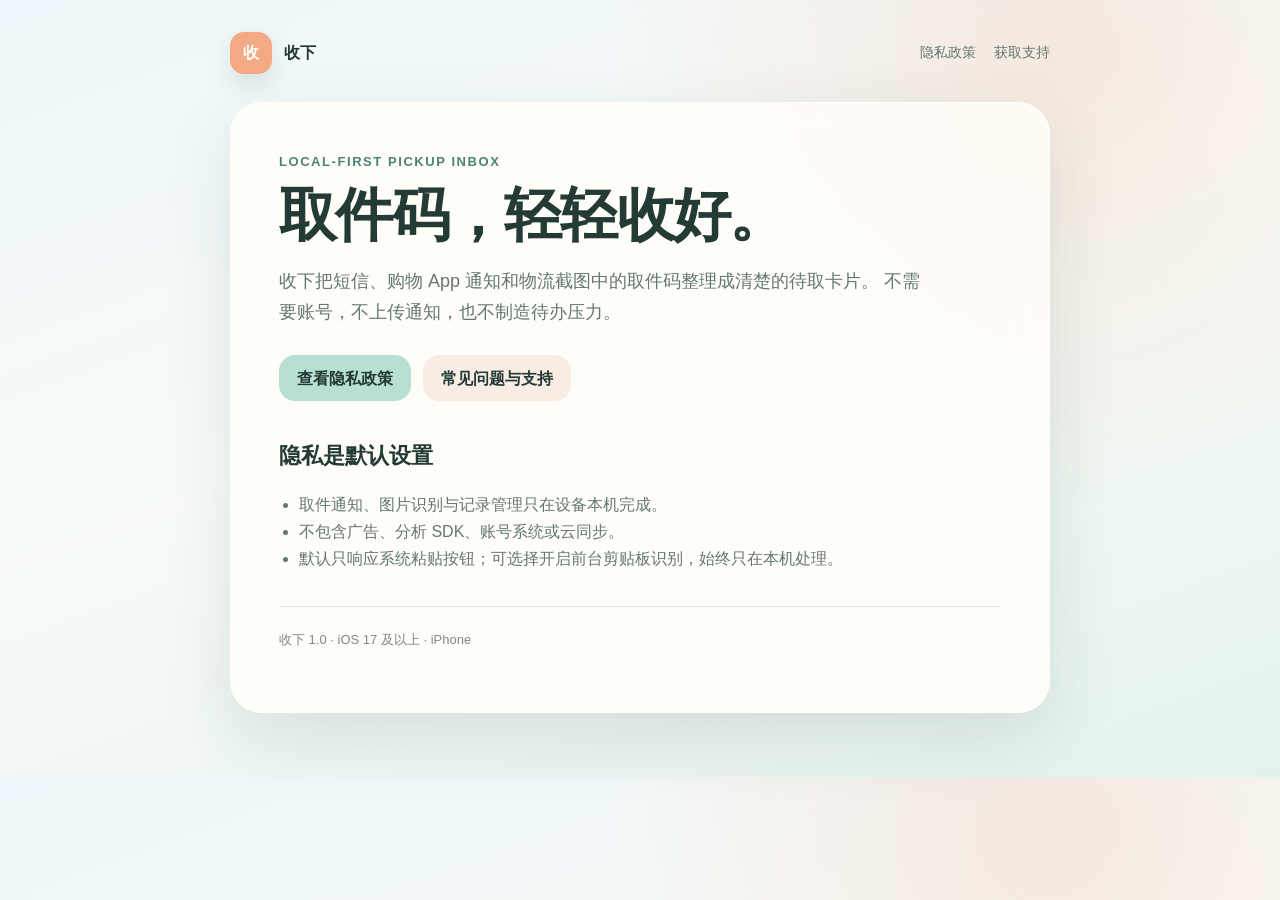
==== docs/index.html @ 5419231c "feat: prepare Shouxia 1.2 device acceptance" ====
<!doctype html>
<html lang="zh-Hans">
  <head>
    <meta charset="utf-8">
    <meta name="viewport" content="width=device-width, initial-scale=1">
    <meta name="description" content="收下是一款本地优先的极简 iPhone 取件码助手。">
    <title>收下 · 极简取件码助手</title>
    <link rel="icon" href="./assets/app-icon.png">
    <link rel="stylesheet" href="./assets/site.css">
  </head>
  <body>
    <main class="shell">
      <nav class="nav" aria-label="主导航">
        <a class="brand" href="./"><span class="mark">收</span><span>收下</span></a>
        <div class="links">
          <a href="./privacy/">隐私政策</a>
          <a href="./support/">获取支持</a>
        </div>
      </nav>

      <article class="card">
        <p class="eyebrow">Local-first pickup inbox</p>
        <h1>取件码，轻轻收好。</h1>
        <p class="lead">
          收下把短信、购物 App 通知和物流截图中的取件码整理成清楚的待取卡片。
          不需要账号，不上传通知，也不制造待办压力。
        </p>

        <div class="actions">
          <a class="button" href="./privacy/">查看隐私政策</a>
          <a class="button secondary" href="./support/">常见问题与支持</a>
        </div>

        <h2>隐私是默认设置</h2>
        <ul>
          <li>取件通知、图片识别与记录管理只在设备本机完成。</li>
          <li>不包含广告、分析 SDK、账号系统或云同步。</li>
          <li>默认只响应系统粘贴按钮；可选择开启前台剪贴板识别，始终只在本机处理。</li>
        </ul>

        <p class="meta">收下 1.0 · iOS 17 及以上 · iPhone</p>
      </article>
    </main>
  </body>
</html>
---- docs/assets/site.css ----
:root {
  color-scheme: light;
  --ink: #233a35;
  --muted: #637872;
  --paper: #fffdf8;
  --sky: #eef7fb;
  --mint: #b8dfd4;
  --mint-strong: #75b7a5;
  --apricot: #f3aa84;
  --line: #dce8e3;
}

* {
  box-sizing: border-box;
}

body {
  margin: 0;
  color: var(--ink);
  background:
    radial-gradient(circle at 82% 8%, rgba(243, 170, 132, 0.22), transparent 28rem),
    linear-gradient(160deg, var(--sky), #f8fbf8 46%, #e4f2ed);
  font-family: -apple-system, BlinkMacSystemFont, "PingFang SC", "Helvetica Neue", sans-serif;
  line-height: 1.7;
}

a {
  color: #376f63;
}

.shell {
  width: min(820px, calc(100% - 32px));
  margin: 0 auto;
  padding: 32px 0 64px;
}

.nav {
  display: flex;
  align-items: center;
  justify-content: space-between;
  gap: 20px;
  margin-bottom: 28px;
}

.brand {
  display: inline-flex;
  align-items: center;
  gap: 12px;
  color: var(--ink);
  font-weight: 700;
  text-decoration: none;
}

.mark {
  display: grid;
  width: 42px;
  height: 42px;
  place-items: center;
  border-radius: 14px;
  background: var(--apricot);
  color: var(--paper);
  box-shadow: 0 10px 24px rgba(35, 58, 53, 0.12);
}

.links {
  display: flex;
  gap: 18px;
}

.links a {
  color: var(--muted);
  font-size: 14px;
  text-decoration: none;
}

.card {
  padding: clamp(24px, 5vw, 48px);
  border: 1px solid rgba(255, 255, 255, 0.86);
  border-radius: 32px;
  background: rgba(255, 253, 248, 0.93);
  box-shadow: 0 24px 70px rgba(35, 58, 53, 0.12);
  backdrop-filter: blur(16px);
}

.eyebrow {
  margin: 0 0 10px;
  color: #4b8376;
  font-size: 13px;
  font-weight: 700;
  letter-spacing: 0.12em;
  text-transform: uppercase;
}

h1 {
  margin: 0 0 14px;
  font-size: clamp(36px, 8vw, 58px);
  line-height: 1.12;
  letter-spacing: -0.03em;
}

h2 {
  margin: 36px 0 10px;
  font-size: 22px;
}

h3 {
  margin: 26px 0 6px;
  font-size: 17px;
}

p,
li {
  color: var(--muted);
}

ul {
  padding-left: 1.25em;
}

.lead {
  max-width: 36em;
  font-size: 18px;
}

.actions {
  display: flex;
  flex-wrap: wrap;
  gap: 12px;
  margin-top: 28px;
}

.button {
  display: inline-flex;
  min-height: 46px;
  align-items: center;
  padding: 0 18px;
  border-radius: 16px;
  background: var(--mint);
  color: var(--ink);
  font-weight: 700;
  text-decoration: none;
}

.button.secondary {
  background: #f8ece5;
}

.meta {
  margin-top: 34px;
  padding-top: 22px;
  border-top: 1px solid var(--line);
  color: #7b8c87;
  font-size: 13px;
}

@media (max-width: 560px) {
  .nav {
    align-items: flex-start;
  }

  .links {
    flex-direction: column;
    gap: 4px;
    text-align: right;
  }

  .card {
    border-radius: 26px;
  }
}
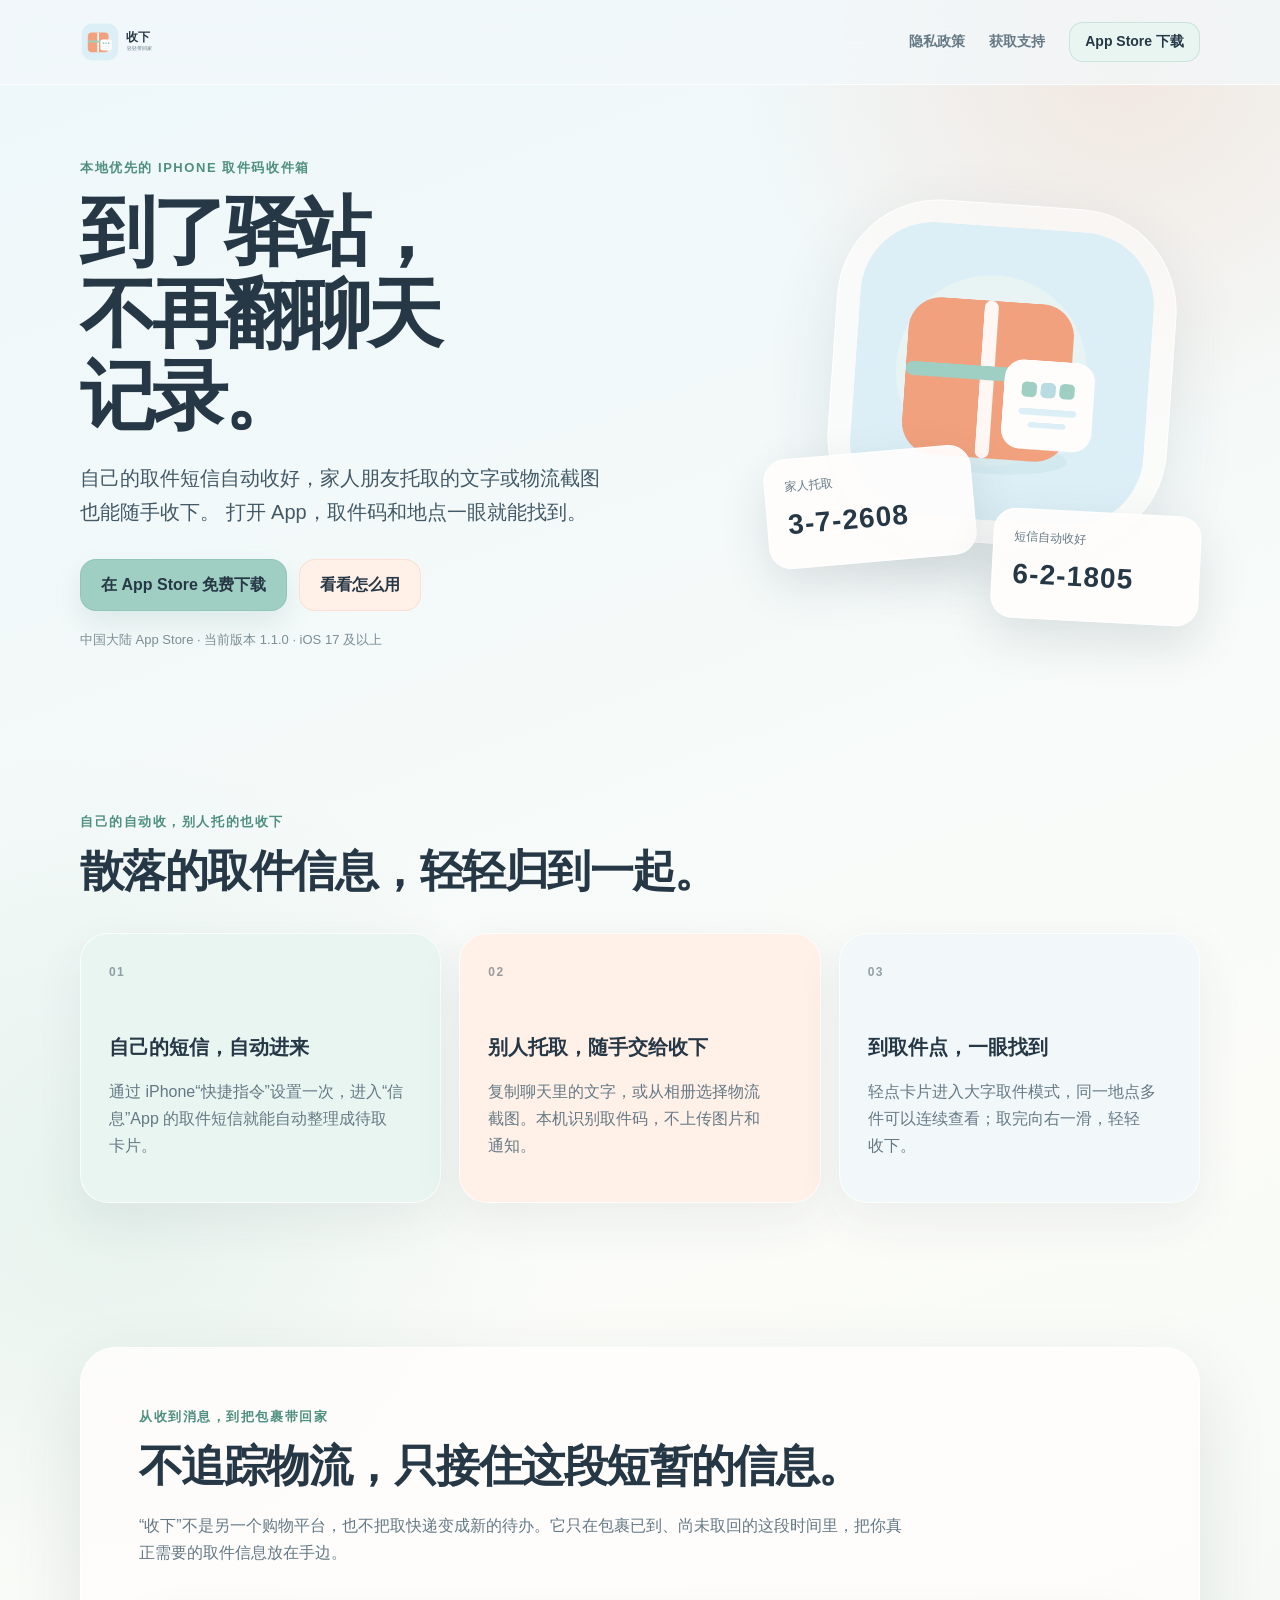
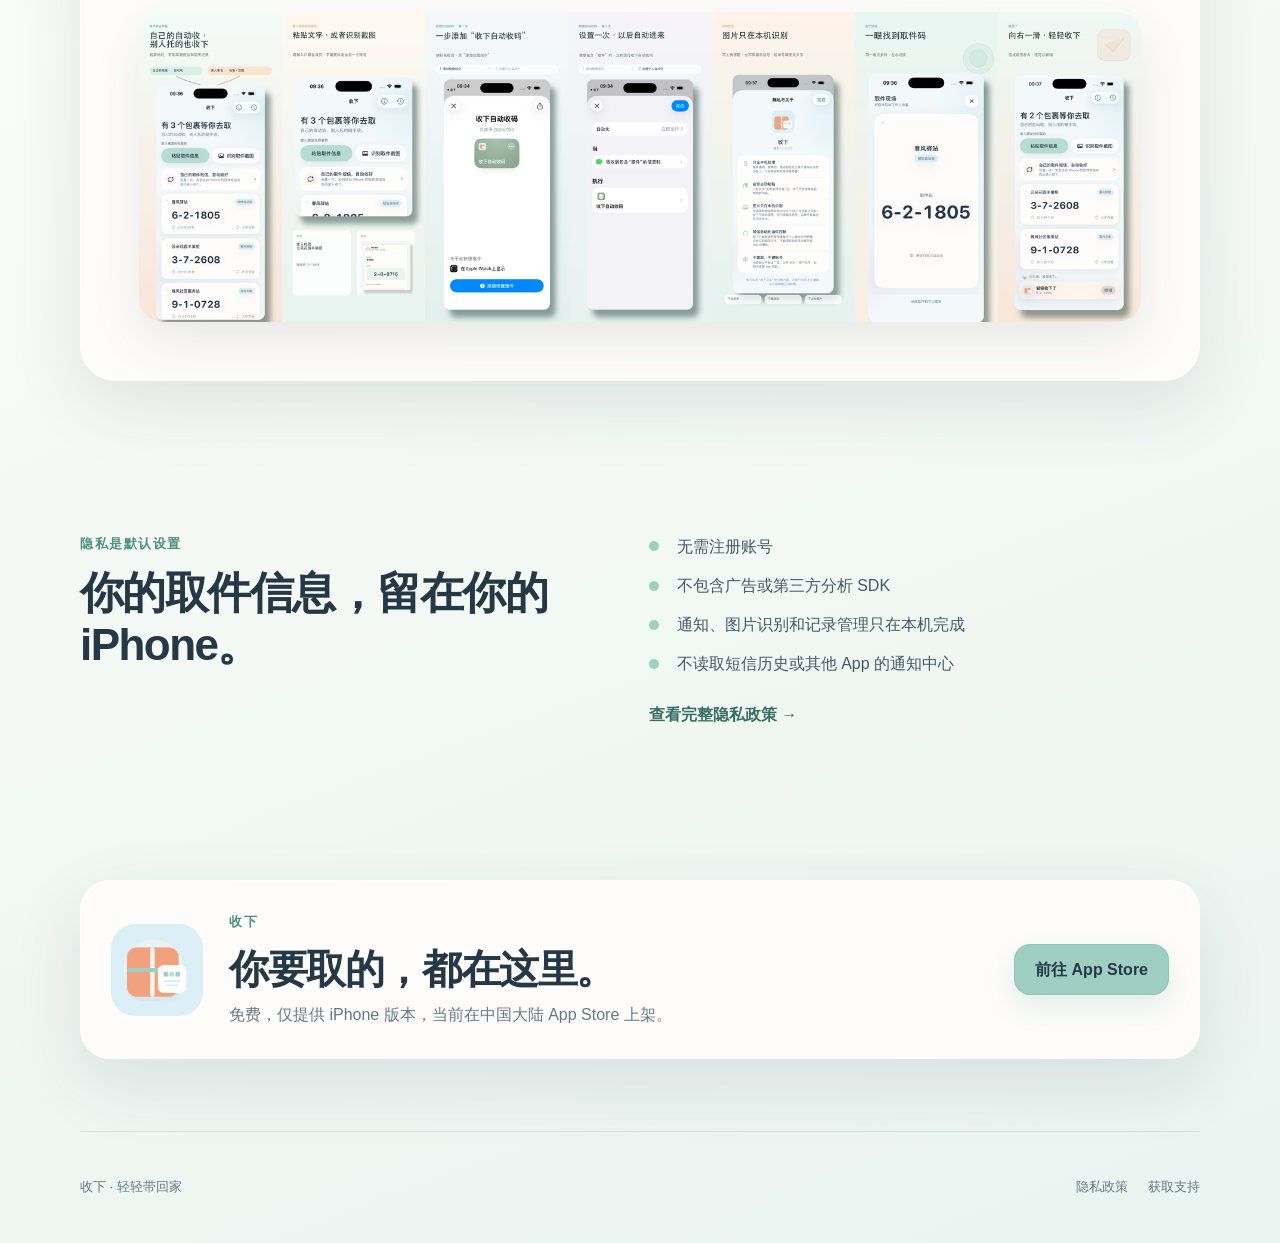
==== commit 74bffab9: "feat: refresh Shouxia public website" ====
--- a/docs/index.html
+++ b/docs/index.html
@@ -3,43 +3,128 @@
   <head>
     <meta charset="utf-8">
     <meta name="viewport" content="width=device-width, initial-scale=1">
-    <meta name="description" content="收下是一款本地优先的极简 iPhone 取件码助手。">
-    <title>收下 · 极简取件码助手</title>
+    <meta name="description" content="收下是一款给实际去取快递的人使用的本地优先 iPhone 取件码收件箱。自己的短信自动收好，别人托取的文字或截图也能随手收下。">
+    <meta name="theme-color" content="#eef7fb">
+    <meta property="og:type" content="website">
+    <meta property="og:title" content="收下 · 你要取的，都在这里">
+    <meta property="og:description" content="到了驿站，不再翻短信、聊天记录和相册找取件码。">
+    <meta property="og:image" content="https://xiaomao361.github.io/shouxia/assets/app-icon.png">
+    <meta property="og:url" content="https://xiaomao361.github.io/shouxia/">
+    <title>收下 · 你要取的，都在这里</title>
     <link rel="icon" href="./assets/app-icon.png">
+    <link rel="apple-touch-icon" href="./assets/app-icon.png">
     <link rel="stylesheet" href="./assets/site.css">
   </head>
   <body>
-    <main class="shell">
-      <nav class="nav" aria-label="主导航">
-        <a class="brand" href="./"><span class="mark">收</span><span>收下</span></a>
+    <header class="site-header">
+      <nav class="nav shell" aria-label="主导航">
+        <a class="brand" href="./" aria-label="收下首页" aria-current="page">
+          <img src="./brand/shouxia-logo.svg" alt="收下 · 轻轻带回家">
+        </a>
         <div class="links">
           <a href="./privacy/">隐私政策</a>
           <a href="./support/">获取支持</a>
+          <a class="nav-download" href="https://apps.apple.com/cn/app/id6795735956">App Store 下载</a>
         </div>
       </nav>
+    </header>
 
-      <article class="card">
-        <p class="eyebrow">Local-first pickup inbox</p>
-        <h1>取件码，轻轻收好。</h1>
-        <p class="lead">
-          收下把短信、购物 App 通知和物流截图中的取件码整理成清楚的待取卡片。
-          不需要账号，不上传通知，也不制造待办压力。
-        </p>
-
-        <div class="actions">
-          <a class="button" href="./privacy/">查看隐私政策</a>
-          <a class="button secondary" href="./support/">常见问题与支持</a>
+    <main>
+      <section class="hero shell">
+        <div class="hero-copy">
+          <p class="eyebrow">本地优先的 iPhone 取件码收件箱</p>
+          <h1>到了驿站，<br>不再翻聊天记录。</h1>
+          <p class="lead">
+            自己的取件短信自动收好，家人朋友托取的文字或物流截图也能随手收下。
+            打开 App，取件码和地点一眼就能找到。
+          </p>
+          <div class="actions">
+            <a class="button" href="https://apps.apple.com/cn/app/id6795735956">在 App Store 免费下载</a>
+            <a class="button secondary" href="#how-it-works">看看怎么用</a>
+          </div>
+          <p class="availability">中国大陆 App Store · 当前版本 1.1.0 · iOS 17 及以上</p>
         </div>
 
-        <h2>隐私是默认设置</h2>
-        <ul>
-          <li>取件通知、图片识别与记录管理只在设备本机完成。</li>
-          <li>不包含广告、分析 SDK、账号系统或云同步。</li>
-          <li>默认只响应系统粘贴按钮；可选择开启前台剪贴板识别，始终只在本机处理。</li>
+        <div class="hero-art" aria-label="收下 App 图标与产品理念">
+          <div class="icon-card">
+            <img src="./assets/app-icon.png" alt="收下 App 图标">
+          </div>
+          <div class="pickup-note note-one">
+            <span>家人托取</span>
+            <strong>3-7-2608</strong>
+          </div>
+          <div class="pickup-note note-two">
+            <span>短信自动收好</span>
+            <strong>6-2-1805</strong>
+          </div>
+        </div>
+      </section>
+
+      <section class="section shell" id="how-it-works">
+        <div class="section-heading">
+          <p class="eyebrow">自己的自动收，别人托的也收下</p>
+          <h2>散落的取件信息，轻轻归到一起。</h2>
+        </div>
+
+        <div class="feature-grid">
+          <article class="feature-card mint-card">
+            <span class="feature-number">01</span>
+            <h3>自己的短信，自动进来</h3>
+            <p>通过 iPhone“快捷指令”设置一次，进入“信息”App 的取件短信就能自动整理成待取卡片。</p>
+          </article>
+          <article class="feature-card apricot-card">
+            <span class="feature-number">02</span>
+            <h3>别人托取，随手交给收下</h3>
+            <p>复制聊天里的文字，或从相册选择物流截图。本机识别取件码，不上传图片和通知。</p>
+          </article>
+          <article class="feature-card sky-card">
+            <span class="feature-number">03</span>
+            <h3>到取件点，一眼找到</h3>
+            <p>轻点卡片进入大字取件模式，同一地点多件可以连续查看；取完向右一滑，轻轻收下。</p>
+          </article>
+        </div>
+      </section>
+
+      <section class="showcase shell" aria-labelledby="showcase-title">
+        <div class="showcase-copy">
+          <p class="eyebrow">从收到消息，到把包裹带回家</p>
+          <h2 id="showcase-title">不追踪物流，只接住这段短暂的信息。</h2>
+          <p>“收下”不是另一个购物平台，也不把取快递变成新的待办。它只在包裹已到、尚未取回的这段时间里，把你真正需要的取件信息放在手边。</p>
+        </div>
+        <img class="product-preview" src="./app-store/screenshots/final-7-preview.png" alt="收下的双入口、短信自动化、本机图片识别、大字取件和滑动完成界面">
+      </section>
+
+      <section class="privacy-band shell" aria-labelledby="privacy-title">
+        <div>
+          <p class="eyebrow">隐私是默认设置</p>
+          <h2 id="privacy-title">你的取件信息，留在你的 iPhone。</h2>
+        </div>
+        <ul class="privacy-list">
+          <li>无需注册账号</li>
+          <li>不包含广告或第三方分析 SDK</li>
+          <li>通知、图片识别和记录管理只在本机完成</li>
+          <li>不读取短信历史或其他 App 的通知中心</li>
         </ul>
+        <a class="text-link" href="./privacy/">查看完整隐私政策 →</a>
+      </section>
 
-        <p class="meta">收下 1.0 · iOS 17 及以上 · iPhone</p>
-      </article>
+      <section class="download-card shell">
+        <img src="./assets/app-icon.png" alt="" aria-hidden="true">
+        <div>
+          <p class="eyebrow">收下</p>
+          <h2>你要取的，都在这里。</h2>
+          <p>免费，仅提供 iPhone 版本，当前在中国大陆 App Store 上架。</p>
+        </div>
+        <a class="button" href="https://apps.apple.com/cn/app/id6795735956">前往 App Store</a>
+      </section>
     </main>
+
+    <footer class="site-footer shell">
+      <p>收下 · 轻轻带回家</p>
+      <div>
+        <a href="./privacy/">隐私政策</a>
+        <a href="./support/">获取支持</a>
+      </div>
+    </footer>
   </body>
 </html>
--- a/docs/assets/site.css
+++ b/docs/assets/site.css
@@ -1,111 +1,162 @@
 :root {
   color-scheme: light;
-  --ink: #233a35;
-  --muted: #637872;
-  --paper: #fffdf8;
-  --sky: #eef7fb;
-  --mint: #b8dfd4;
-  --mint-strong: #75b7a5;
-  --apricot: #f3aa84;
-  --line: #dce8e3;
+  --ink: #263746;
+  --ink-soft: #435966;
+  --muted: #657985;
+  --paper: #fffdfc;
+  --paper-soft: rgba(255, 253, 252, 0.88);
+  --sky: #ddeff6;
+  --sky-soft: #f2f8fa;
+  --mint: #9fcfc2;
+  --mint-soft: #e8f5f1;
+  --mint-strong: #4f8f7f;
+  --apricot: #f1a17d;
+  --apricot-soft: #fff0e8;
+  --line: rgba(72, 104, 114, 0.15);
+  --shadow: 0 24px 70px rgba(38, 55, 70, 0.11);
 }
 
 * {
   box-sizing: border-box;
 }
 
+html {
+  scroll-behavior: smooth;
+}
+
 body {
+  min-width: 320px;
   margin: 0;
   color: var(--ink);
   background:
-    radial-gradient(circle at 82% 8%, rgba(243, 170, 132, 0.22), transparent 28rem),
-    linear-gradient(160deg, var(--sky), #f8fbf8 46%, #e4f2ed);
-  font-family: -apple-system, BlinkMacSystemFont, "PingFang SC", "Helvetica Neue", sans-serif;
+    radial-gradient(circle at 88% 2%, rgba(241, 161, 125, 0.2), transparent 24rem),
+    radial-gradient(circle at 8% 42%, rgba(159, 207, 194, 0.2), transparent 28rem),
+    linear-gradient(160deg, #edf7fa 0%, #fbfcf8 47%, #e9f4f0 100%);
+  font-family: -apple-system, BlinkMacSystemFont, "SF Pro Display", "PingFang SC", "Helvetica Neue", sans-serif;
   line-height: 1.7;
+}
+
+img {
+  display: block;
+  max-width: 100%;
 }
 
 a {
   color: #376f63;
+  text-underline-offset: 0.18em;
+}
+
+a:focus-visible,
+summary:focus-visible {
+  outline: 3px solid rgba(79, 143, 127, 0.42);
+  outline-offset: 4px;
 }
 
 .shell {
-  width: min(820px, calc(100% - 32px));
-  margin: 0 auto;
-  padding: 32px 0 64px;
+  width: min(1120px, calc(100% - 40px));
+  margin-inline: auto;
+}
+
+.site-header {
+  position: relative;
+  z-index: 10;
+  border-bottom: 1px solid rgba(255, 255, 255, 0.72);
+  background: rgba(242, 248, 250, 0.76);
+  backdrop-filter: blur(18px);
+  -webkit-backdrop-filter: blur(18px);
 }
 
 .nav {
   display: flex;
+  min-height: 84px;
   align-items: center;
   justify-content: space-between;
-  gap: 20px;
-  margin-bottom: 28px;
+  gap: 28px;
 }
 
 .brand {
   display: inline-flex;
-  align-items: center;
-  gap: 12px;
-  color: var(--ink);
-  font-weight: 700;
+  flex: 0 0 auto;
   text-decoration: none;
 }
 
-.mark {
-  display: grid;
-  width: 42px;
-  height: 42px;
-  place-items: center;
-  border-radius: 14px;
-  background: var(--apricot);
-  color: var(--paper);
-  box-shadow: 0 10px 24px rgba(35, 58, 53, 0.12);
+.brand img {
+  width: 144px;
+  height: 40px;
+  object-fit: contain;
+  object-position: left center;
 }
 
 .links {
   display: flex;
-  gap: 18px;
+  align-items: center;
+  gap: 24px;
 }
 
 .links a {
   color: var(--muted);
   font-size: 14px;
+  font-weight: 600;
   text-decoration: none;
 }
 
-.card {
-  padding: clamp(24px, 5vw, 48px);
-  border: 1px solid rgba(255, 255, 255, 0.86);
-  border-radius: 32px;
-  background: rgba(255, 253, 248, 0.93);
-  box-shadow: 0 24px 70px rgba(35, 58, 53, 0.12);
-  backdrop-filter: blur(16px);
+.links a:hover,
+.links a[aria-current="page"] {
+  color: var(--ink);
+}
+
+.links .nav-download {
+  min-height: 40px;
+  padding: 7px 15px;
+  border: 1px solid rgba(79, 143, 127, 0.18);
+  border-radius: 14px;
+  background: var(--mint-soft);
+  color: var(--ink);
+}
+
+.hero {
+  display: grid;
+  min-height: 620px;
+  grid-template-columns: minmax(0, 1.05fr) minmax(360px, 0.95fr);
+  align-items: center;
+  gap: clamp(40px, 8vw, 96px);
+  padding-block: 72px 88px;
 }
 
 .eyebrow {
-  margin: 0 0 10px;
-  color: #4b8376;
+  margin: 0 0 12px;
+  color: var(--mint-strong);
   font-size: 13px;
-  font-weight: 700;
+  font-weight: 750;
   letter-spacing: 0.12em;
   text-transform: uppercase;
 }
 
+h1,
+h2,
+h3,
+p {
+  text-wrap: pretty;
+}
+
 h1 {
-  margin: 0 0 14px;
-  font-size: clamp(36px, 8vw, 58px);
-  line-height: 1.12;
-  letter-spacing: -0.03em;
+  margin: 0;
+  font-size: clamp(48px, 7vw, 76px);
+  line-height: 1.08;
+  letter-spacing: -0.055em;
 }
 
 h2 {
-  margin: 36px 0 10px;
-  font-size: 22px;
+  margin: 0;
+  font-size: clamp(30px, 4vw, 44px);
+  line-height: 1.18;
+  letter-spacing: -0.035em;
 }
 
 h3 {
-  margin: 26px 0 6px;
-  font-size: 17px;
+  margin: 0;
+  font-size: 20px;
+  line-height: 1.38;
 }
 
 p,
@@ -113,58 +164,613 @@
   color: var(--muted);
 }
 
-ul {
-  padding-left: 1.25em;
-}
-
 .lead {
-  max-width: 36em;
-  font-size: 18px;
+  max-width: 38em;
+  margin: 24px 0 0;
+  color: var(--ink-soft);
+  font-size: clamp(17px, 2vw, 20px);
 }
 
 .actions {
   display: flex;
   flex-wrap: wrap;
   gap: 12px;
-  margin-top: 28px;
+  margin-top: 30px;
 }
 
 .button {
   display: inline-flex;
-  min-height: 46px;
+  min-height: 50px;
   align-items: center;
-  padding: 0 18px;
+  justify-content: center;
+  padding: 11px 20px;
+  border: 1px solid rgba(79, 143, 127, 0.16);
   border-radius: 16px;
   background: var(--mint);
+  box-shadow: 0 12px 28px rgba(79, 143, 127, 0.14);
   color: var(--ink);
+  font-weight: 750;
+  text-decoration: none;
+  transition: transform 160ms ease, box-shadow 160ms ease;
+}
+
+.button:hover {
+  box-shadow: 0 15px 34px rgba(79, 143, 127, 0.2);
+  transform: translateY(-2px);
+}
+
+.button.secondary {
+  border-color: rgba(241, 161, 125, 0.2);
+  background: var(--apricot-soft);
+  box-shadow: none;
+}
+
+.availability,
+.effective-date {
+  margin: 18px 0 0;
+  color: #7c8e96;
+  font-size: 13px;
+}
+
+.release-notice {
+  margin: 18px 0 28px;
+  padding: 16px 18px;
+  border: 1px solid rgba(241, 161, 125, 0.22);
+  border-radius: 18px;
+  background: var(--apricot-soft);
+  color: var(--ink-soft);
+  font-size: 14px;
+  font-style: normal;
+}
+
+.hero-art {
+  position: relative;
+  min-height: 480px;
+}
+
+.icon-card {
+  position: absolute;
+  top: 40px;
+  right: 28px;
+  width: min(340px, 76%);
+  padding: 22px;
+  border: 1px solid rgba(255, 255, 255, 0.84);
+  border-radius: 30%;
+  background: rgba(255, 253, 252, 0.5);
+  box-shadow: var(--shadow);
+  transform: rotate(4deg);
+}
+
+.icon-card img {
+  border-radius: 25%;
+}
+
+.pickup-note {
+  position: absolute;
+  width: 208px;
+  padding: 17px 20px 19px;
+  border: 1px solid rgba(255, 255, 255, 0.92);
+  border-radius: 22px;
+  background: rgba(255, 253, 252, 0.94);
+  box-shadow: 0 18px 48px rgba(38, 55, 70, 0.13);
+}
+
+.pickup-note span {
+  display: block;
+  color: var(--muted);
+  font-size: 12px;
+}
+
+.pickup-note strong {
+  display: block;
+  margin-top: 4px;
+  font-size: 28px;
+  letter-spacing: 0.04em;
+}
+
+.note-one {
+  right: 226px;
+  bottom: 82px;
+  transform: rotate(-5deg);
+}
+
+.note-two {
+  right: 0;
+  bottom: 22px;
+  transform: rotate(3deg);
+}
+
+.section {
+  padding-block: 72px;
+}
+
+.section-heading {
+  max-width: 760px;
+  margin-bottom: 36px;
+}
+
+.feature-grid {
+  display: grid;
+  grid-template-columns: repeat(3, minmax(0, 1fr));
+  gap: 18px;
+}
+
+.feature-card {
+  min-height: 270px;
+  padding: 28px;
+  border: 1px solid rgba(255, 255, 255, 0.82);
+  border-radius: 28px;
+  box-shadow: 0 18px 50px rgba(38, 55, 70, 0.07);
+}
+
+.feature-card p {
+  margin: 16px 0 0;
+}
+
+.feature-number {
+  display: block;
+  margin-bottom: 52px;
+  color: rgba(38, 55, 70, 0.46);
+  font-size: 12px;
+  font-weight: 750;
+  letter-spacing: 0.12em;
+}
+
+.mint-card {
+  background: var(--mint-soft);
+}
+
+.apricot-card {
+  background: var(--apricot-soft);
+}
+
+.sky-card {
+  background: var(--sky-soft);
+}
+
+.showcase {
+  margin-block: 72px;
+  overflow: hidden;
+  padding: clamp(30px, 5vw, 58px);
+  border: 1px solid rgba(255, 255, 255, 0.84);
+  border-radius: 36px;
+  background: rgba(255, 253, 252, 0.82);
+  box-shadow: var(--shadow);
+}
+
+.showcase-copy {
+  max-width: 780px;
+}
+
+.showcase-copy > p:last-child {
+  max-width: 48em;
+  margin: 20px 0 0;
+}
+
+.product-preview {
+  width: 100%;
+  margin-top: 46px;
+  border-radius: 24px;
+  box-shadow: 0 18px 50px rgba(38, 55, 70, 0.1);
+}
+
+.privacy-band {
+  display: grid;
+  grid-template-columns: 0.95fr 1.05fr;
+  gap: 24px 70px;
+  padding-block: 80px;
+}
+
+.privacy-list {
+  display: grid;
+  gap: 12px;
+  margin: 0;
+  padding: 0;
+  list-style: none;
+}
+
+.privacy-list li {
+  position: relative;
+  padding-left: 28px;
+  color: var(--ink-soft);
+}
+
+.privacy-list li::before {
+  position: absolute;
+  top: 0.55em;
+  left: 0;
+  width: 10px;
+  height: 10px;
+  border-radius: 50%;
+  background: var(--mint);
+  content: "";
+}
+
+.text-link {
+  grid-column: 2;
+  width: fit-content;
   font-weight: 700;
   text-decoration: none;
 }
 
-.button.secondary {
-  background: #f8ece5;
-}
-
-.meta {
-  margin-top: 34px;
-  padding-top: 22px;
+.download-card {
+  display: grid;
+  grid-template-columns: 92px 1fr auto;
+  align-items: center;
+  gap: 26px;
+  margin-block: 72px;
+  padding: 30px;
+  border: 1px solid rgba(255, 255, 255, 0.88);
+  border-radius: 30px;
+  background: rgba(255, 253, 252, 0.88);
+  box-shadow: var(--shadow);
+}
+
+.download-card img {
+  width: 92px;
+  border-radius: 24px;
+}
+
+.download-card h2 {
+  font-size: clamp(28px, 3.6vw, 40px);
+}
+
+.download-card p:not(.eyebrow) {
+  margin: 8px 0 0;
+}
+
+.site-footer {
+  display: flex;
+  min-height: 112px;
+  align-items: center;
+  justify-content: space-between;
+  gap: 24px;
   border-top: 1px solid var(--line);
-  color: #7b8c87;
   font-size: 13px;
 }
 
-@media (max-width: 560px) {
+.site-footer p {
+  margin: 0;
+}
+
+.site-footer div {
+  display: flex;
+  gap: 20px;
+}
+
+.site-footer a {
+  color: var(--muted);
+  text-decoration: none;
+}
+
+.page-shell {
+  max-width: 900px;
+  padding-block: 70px 90px;
+}
+
+.page-intro {
+  margin-bottom: 34px;
+}
+
+.page-intro h1 {
+  max-width: 820px;
+}
+
+.policy-summary,
+.support-overview {
+  display: flex;
+  flex-wrap: wrap;
+  gap: 10px;
+  margin-top: 28px;
+}
+
+.policy-summary span {
+  padding: 7px 12px;
+  border: 1px solid rgba(79, 143, 127, 0.16);
+  border-radius: 999px;
+  background: var(--mint-soft);
+  color: var(--ink-soft);
+  font-size: 13px;
+  font-weight: 650;
+}
+
+.content-card {
+  padding: clamp(26px, 6vw, 58px);
+  border: 1px solid rgba(255, 255, 255, 0.86);
+  border-radius: 32px;
+  background: var(--paper-soft);
+  box-shadow: var(--shadow);
+}
+
+.prose > p,
+.prose > ul {
+  max-width: 760px;
+}
+
+.prose h2 {
+  margin: 48px 0 12px;
+  font-size: 24px;
+  letter-spacing: -0.02em;
+}
+
+.prose ul {
+  padding-left: 1.3em;
+}
+
+.prose li + li {
+  margin-top: 7px;
+}
+
+.support-overview {
+  display: grid;
+  grid-template-columns: repeat(3, minmax(0, 1fr));
+  margin-bottom: 22px;
+}
+
+.support-overview div {
+  padding: 20px;
+  border: 1px solid rgba(255, 255, 255, 0.82);
+  border-radius: 22px;
+  background: rgba(232, 245, 241, 0.72);
+}
+
+.support-overview span,
+.support-overview strong {
+  display: block;
+}
+
+.support-overview span {
+  color: var(--muted);
+  font-size: 12px;
+}
+
+.support-overview strong {
+  margin-top: 4px;
+  font-size: 18px;
+}
+
+.faq details {
+  border-top: 1px solid var(--line);
+}
+
+.faq details:last-of-type {
+  border-bottom: 1px solid var(--line);
+}
+
+.faq summary {
+  position: relative;
+  padding: 22px 34px 22px 0;
+  color: var(--ink);
+  cursor: pointer;
+  font-size: 17px;
+  font-weight: 720;
+  list-style: none;
+}
+
+.faq summary::-webkit-details-marker {
+  display: none;
+}
+
+.faq summary::after {
+  position: absolute;
+  top: 50%;
+  right: 4px;
+  color: var(--mint-strong);
+  content: "+";
+  font-size: 24px;
+  font-weight: 400;
+  transform: translateY(-50%);
+}
+
+.faq details[open] summary::after {
+  content: "–";
+}
+
+.faq details p {
+  margin: -4px 0 22px;
+  padding-right: 34px;
+}
+
+.contact-box {
+  display: flex;
+  align-items: center;
+  justify-content: space-between;
+  gap: 28px;
+  margin-top: 44px;
+  padding: 24px;
+  border-radius: 22px;
+  background: var(--apricot-soft);
+}
+
+.contact-box h2 {
+  margin: 0;
+}
+
+.contact-box p {
+  margin: 8px 0 0;
+}
+
+@media (max-width: 860px) {
+  .hero {
+    min-height: auto;
+    grid-template-columns: 1fr;
+    padding-top: 58px;
+  }
+
+  .hero-copy {
+    max-width: 680px;
+  }
+
+  .hero-art {
+    width: min(560px, 100%);
+    min-height: 440px;
+    margin-inline: auto;
+  }
+
+  .feature-grid,
+  .privacy-band {
+    grid-template-columns: 1fr;
+  }
+
+  .feature-card {
+    min-height: 220px;
+  }
+
+  .feature-number {
+    margin-bottom: 34px;
+  }
+
+  .text-link {
+    grid-column: auto;
+  }
+
+  .download-card {
+    grid-template-columns: 78px 1fr;
+  }
+
+  .download-card img {
+    width: 78px;
+  }
+
+  .download-card .button {
+    grid-column: 1 / -1;
+  }
+}
+
+@media (max-width: 640px) {
+  .shell {
+    width: min(100% - 28px, 1120px);
+  }
+
   .nav {
+    min-height: 74px;
+  }
+
+  .brand img {
+    width: 118px;
+    height: 34px;
+  }
+
+  .links {
+    gap: 14px;
+  }
+
+  .links a:not(.nav-download) {
+    display: none;
+  }
+
+  .links .nav-download {
+    min-height: 38px;
+    padding: 6px 12px;
+    font-size: 13px;
+  }
+
+  .hero {
+    gap: 30px;
+    padding-block: 48px 44px;
+  }
+
+  h1 {
+    font-size: clamp(42px, 13vw, 58px);
+  }
+
+  .hero-art {
+    min-height: 350px;
+  }
+
+  .icon-card {
+    top: 8px;
+    right: 7%;
+    width: 66%;
+    padding: 15px;
+  }
+
+  .pickup-note {
+    width: 176px;
+    padding: 14px 16px 16px;
+  }
+
+  .pickup-note strong {
+    font-size: 23px;
+  }
+
+  .note-one {
+    right: 38%;
+    bottom: 36px;
+  }
+
+  .note-two {
+    right: 0;
+    bottom: 0;
+  }
+
+  .section,
+  .privacy-band {
+    padding-block: 52px;
+  }
+
+  .showcase,
+  .download-card {
+    margin-block: 48px;
+  }
+
+  .showcase {
+    border-radius: 28px;
+  }
+
+  .product-preview {
+    width: 180%;
+    max-width: none;
+    margin-left: -40%;
+  }
+
+  .download-card {
+    grid-template-columns: 64px 1fr;
+    gap: 18px;
+    padding: 22px;
+  }
+
+  .download-card img {
+    width: 64px;
+    border-radius: 17px;
+  }
+
+  .site-footer {
+    min-height: 112px;
     align-items: flex-start;
-  }
-
-  .links {
     flex-direction: column;
-    gap: 4px;
-    text-align: right;
-  }
-
-  .card {
+    justify-content: center;
+    gap: 10px;
+  }
+
+  .page-shell {
+    padding-block: 50px 66px;
+  }
+
+  .page-intro h1 {
+    font-size: clamp(40px, 12vw, 56px);
+  }
+
+  .content-card {
     border-radius: 26px;
   }
-}
+
+  .support-overview {
+    grid-template-columns: 1fr;
+  }
+
+  .contact-box {
+    align-items: stretch;
+    flex-direction: column;
+  }
+}
+
+@media (prefers-reduced-motion: reduce) {
+  html {
+    scroll-behavior: auto;
+  }
+
+  .button {
+    transition: none;
+  }
+}
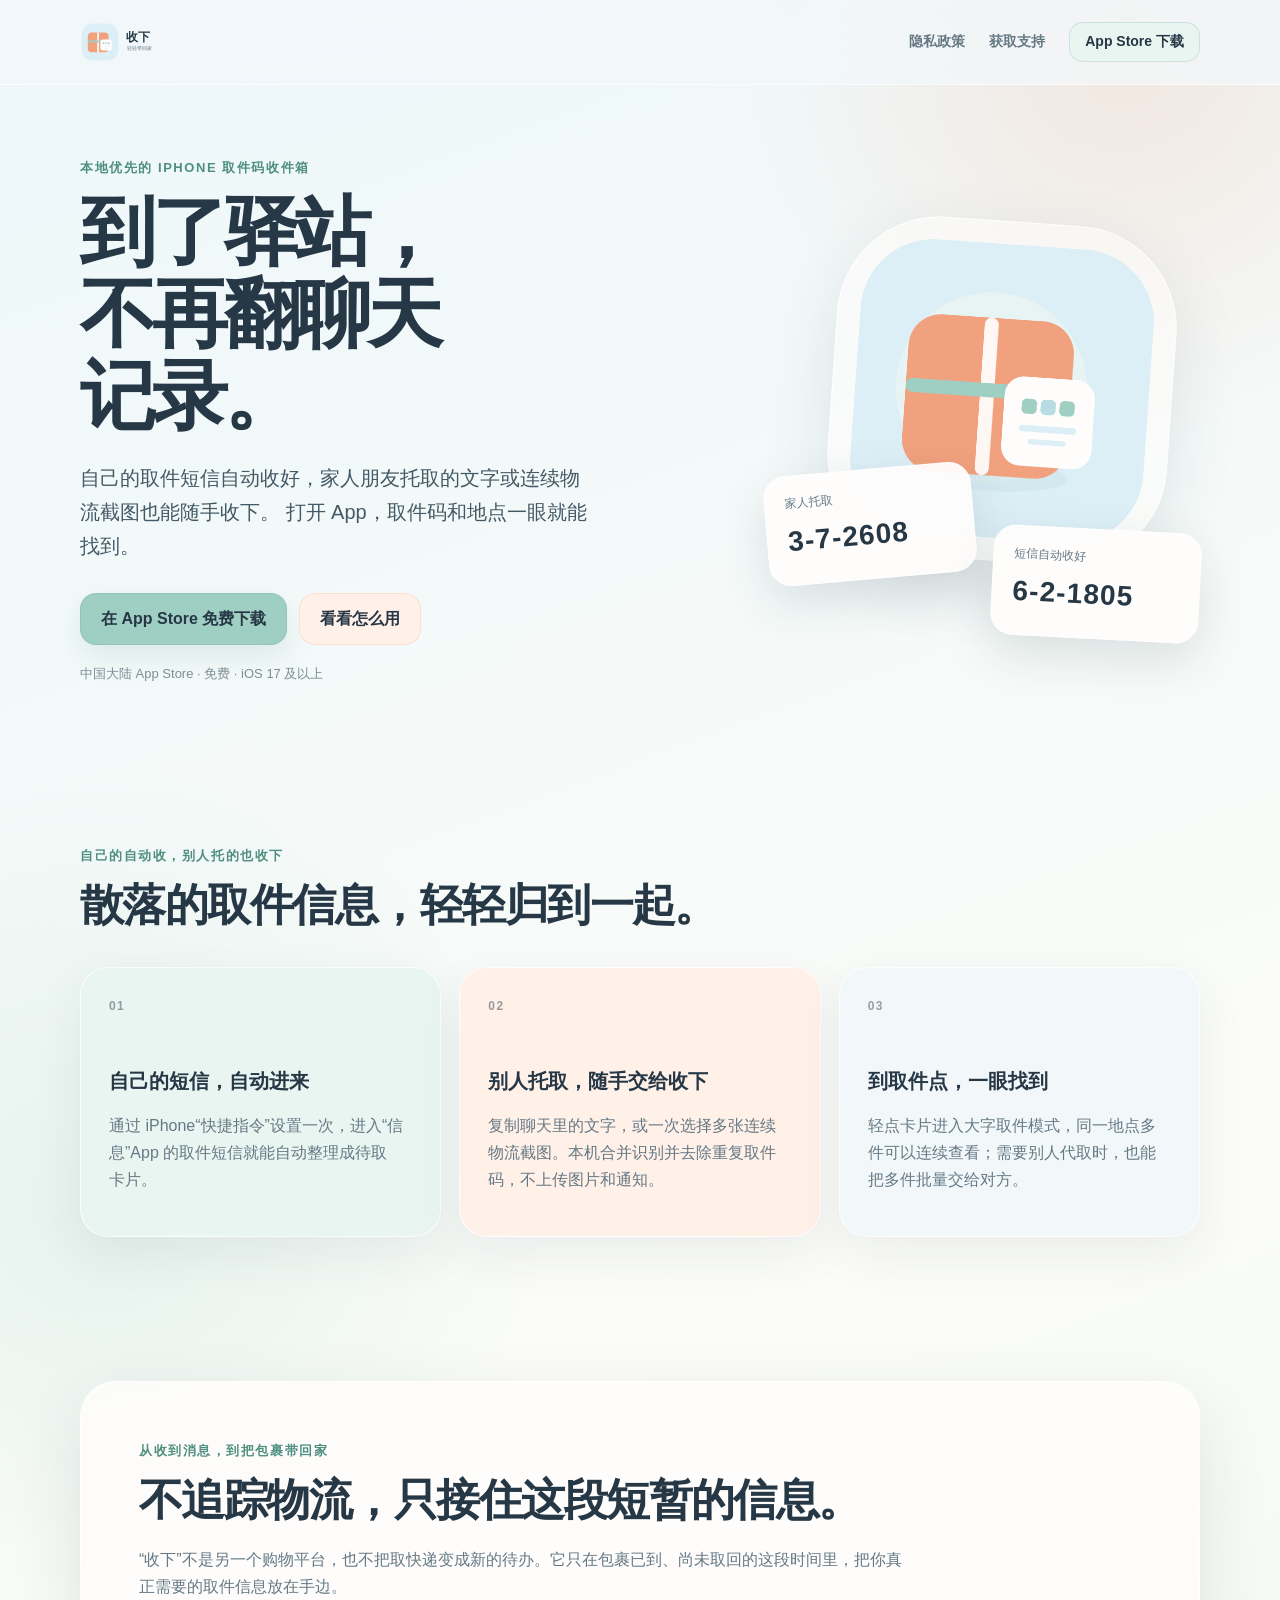
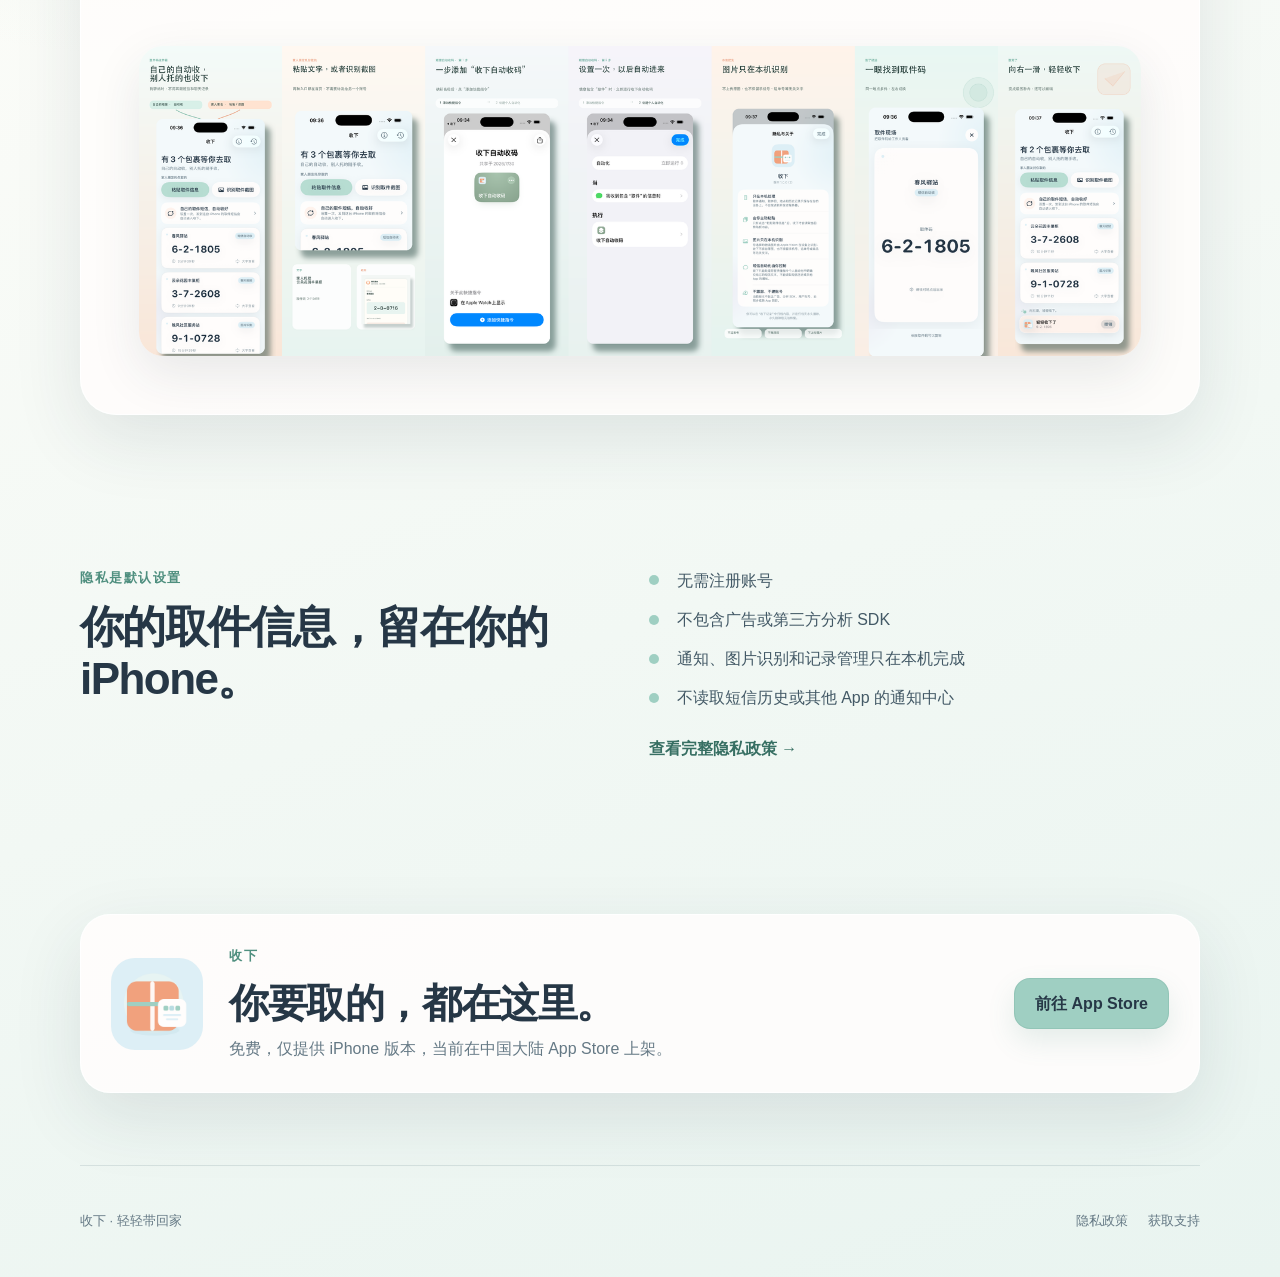
==== commit ebddf7ce: "docs: prepare Shouxia 1.2 release copy" ====
--- a/docs/index.html
+++ b/docs/index.html
@@ -35,14 +35,14 @@
           <p class="eyebrow">本地优先的 iPhone 取件码收件箱</p>
           <h1>到了驿站，<br>不再翻聊天记录。</h1>
           <p class="lead">
-            自己的取件短信自动收好，家人朋友托取的文字或物流截图也能随手收下。
+            自己的取件短信自动收好，家人朋友托取的文字或连续物流截图也能随手收下。
             打开 App，取件码和地点一眼就能找到。
           </p>
           <div class="actions">
             <a class="button" href="https://apps.apple.com/cn/app/id6795735956">在 App Store 免费下载</a>
             <a class="button secondary" href="#how-it-works">看看怎么用</a>
           </div>
-          <p class="availability">中国大陆 App Store · 当前版本 1.1.0 · iOS 17 及以上</p>
+          <p class="availability">中国大陆 App Store · 免费 · iOS 17 及以上</p>
         </div>
 
         <div class="hero-art" aria-label="收下 App 图标与产品理念">
@@ -75,12 +75,12 @@
           <article class="feature-card apricot-card">
             <span class="feature-number">02</span>
             <h3>别人托取，随手交给收下</h3>
-            <p>复制聊天里的文字，或从相册选择物流截图。本机识别取件码，不上传图片和通知。</p>
+            <p>复制聊天里的文字，或一次选择多张连续物流截图。本机合并识别并去除重复取件码，不上传图片和通知。</p>
           </article>
           <article class="feature-card sky-card">
             <span class="feature-number">03</span>
             <h3>到取件点，一眼找到</h3>
-            <p>轻点卡片进入大字取件模式，同一地点多件可以连续查看；取完向右一滑，轻轻收下。</p>
+            <p>轻点卡片进入大字取件模式，同一地点多件可以连续查看；需要别人代取时，也能把多件批量交给对方。</p>
           </article>
         </div>
       </section>
--- a/docs/assets/site.css
+++ b/docs/assets/site.css
@@ -212,17 +212,6 @@
   font-size: 13px;
 }
 
-.release-notice {
-  margin: 18px 0 28px;
-  padding: 16px 18px;
-  border: 1px solid rgba(241, 161, 125, 0.22);
-  border-radius: 18px;
-  background: var(--apricot-soft);
-  color: var(--ink-soft);
-  font-size: 14px;
-  font-style: normal;
-}
-
 .hero-art {
   position: relative;
   min-height: 480px;
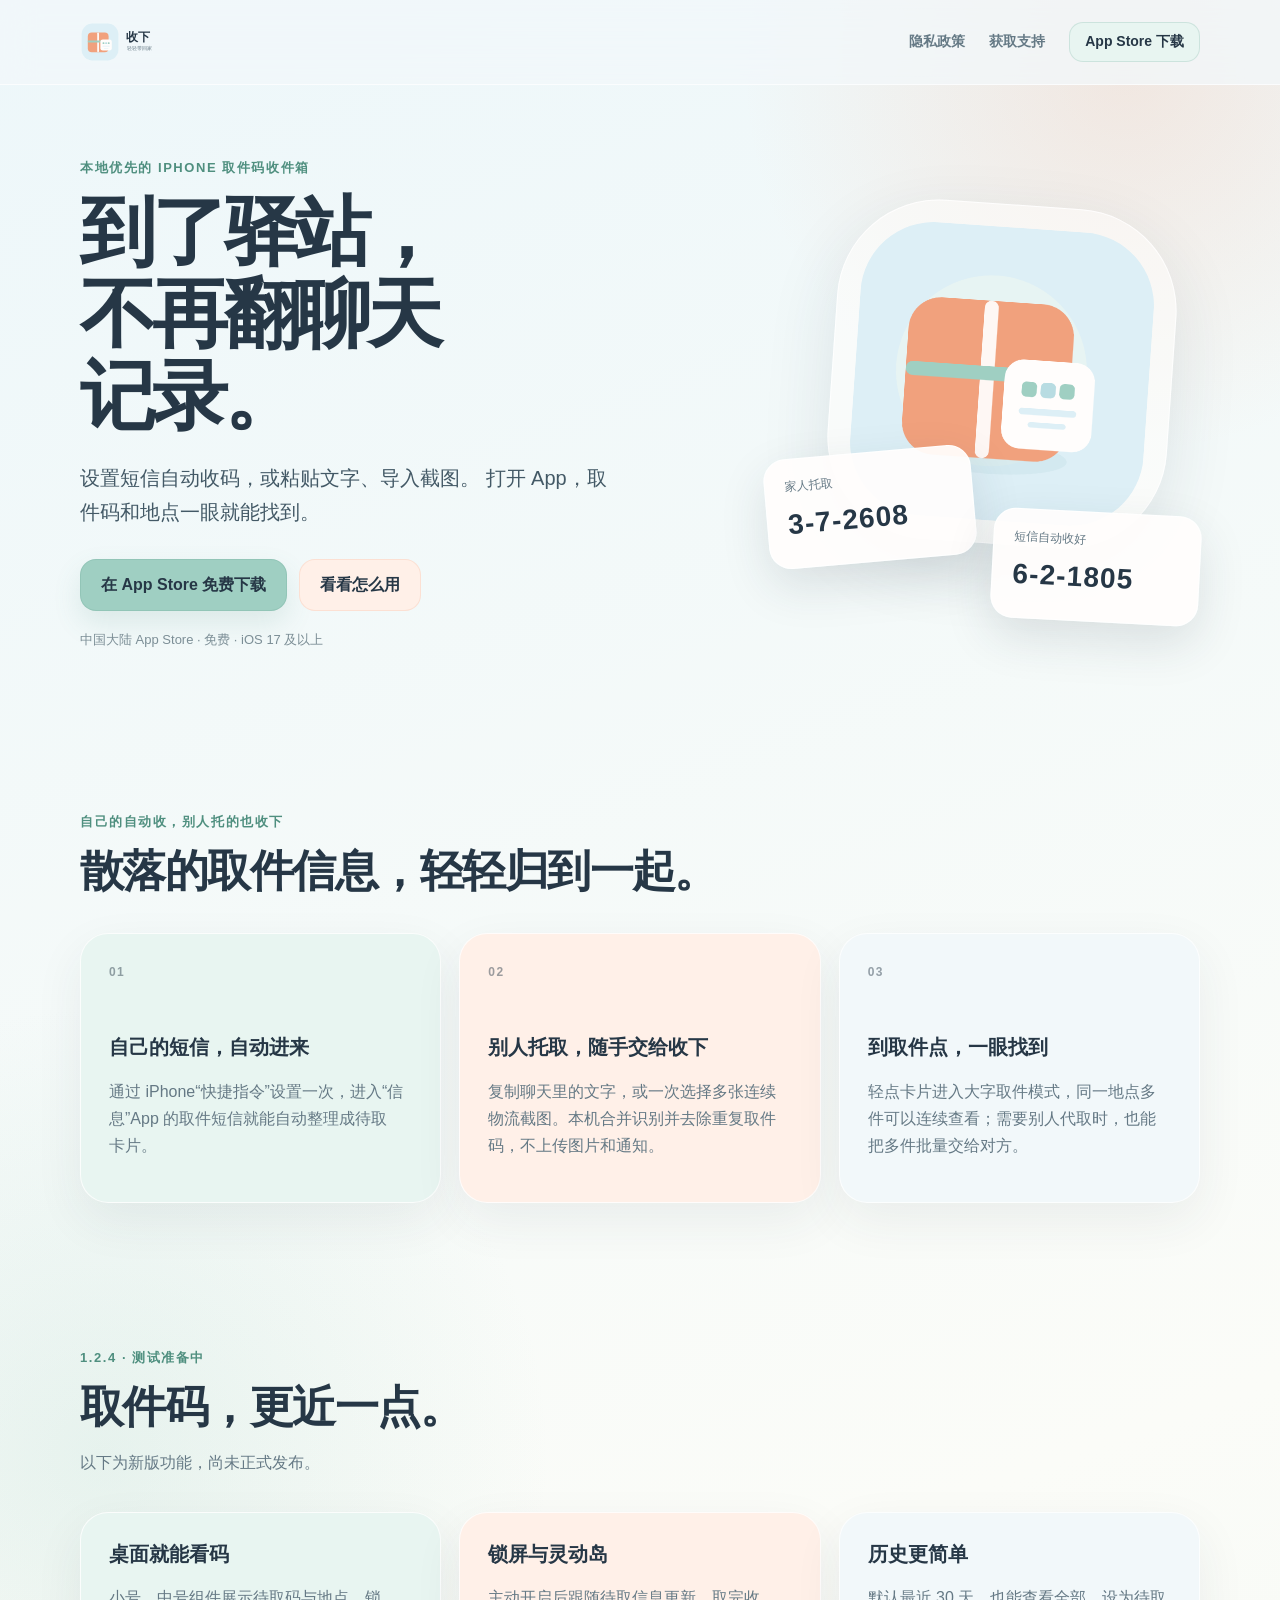
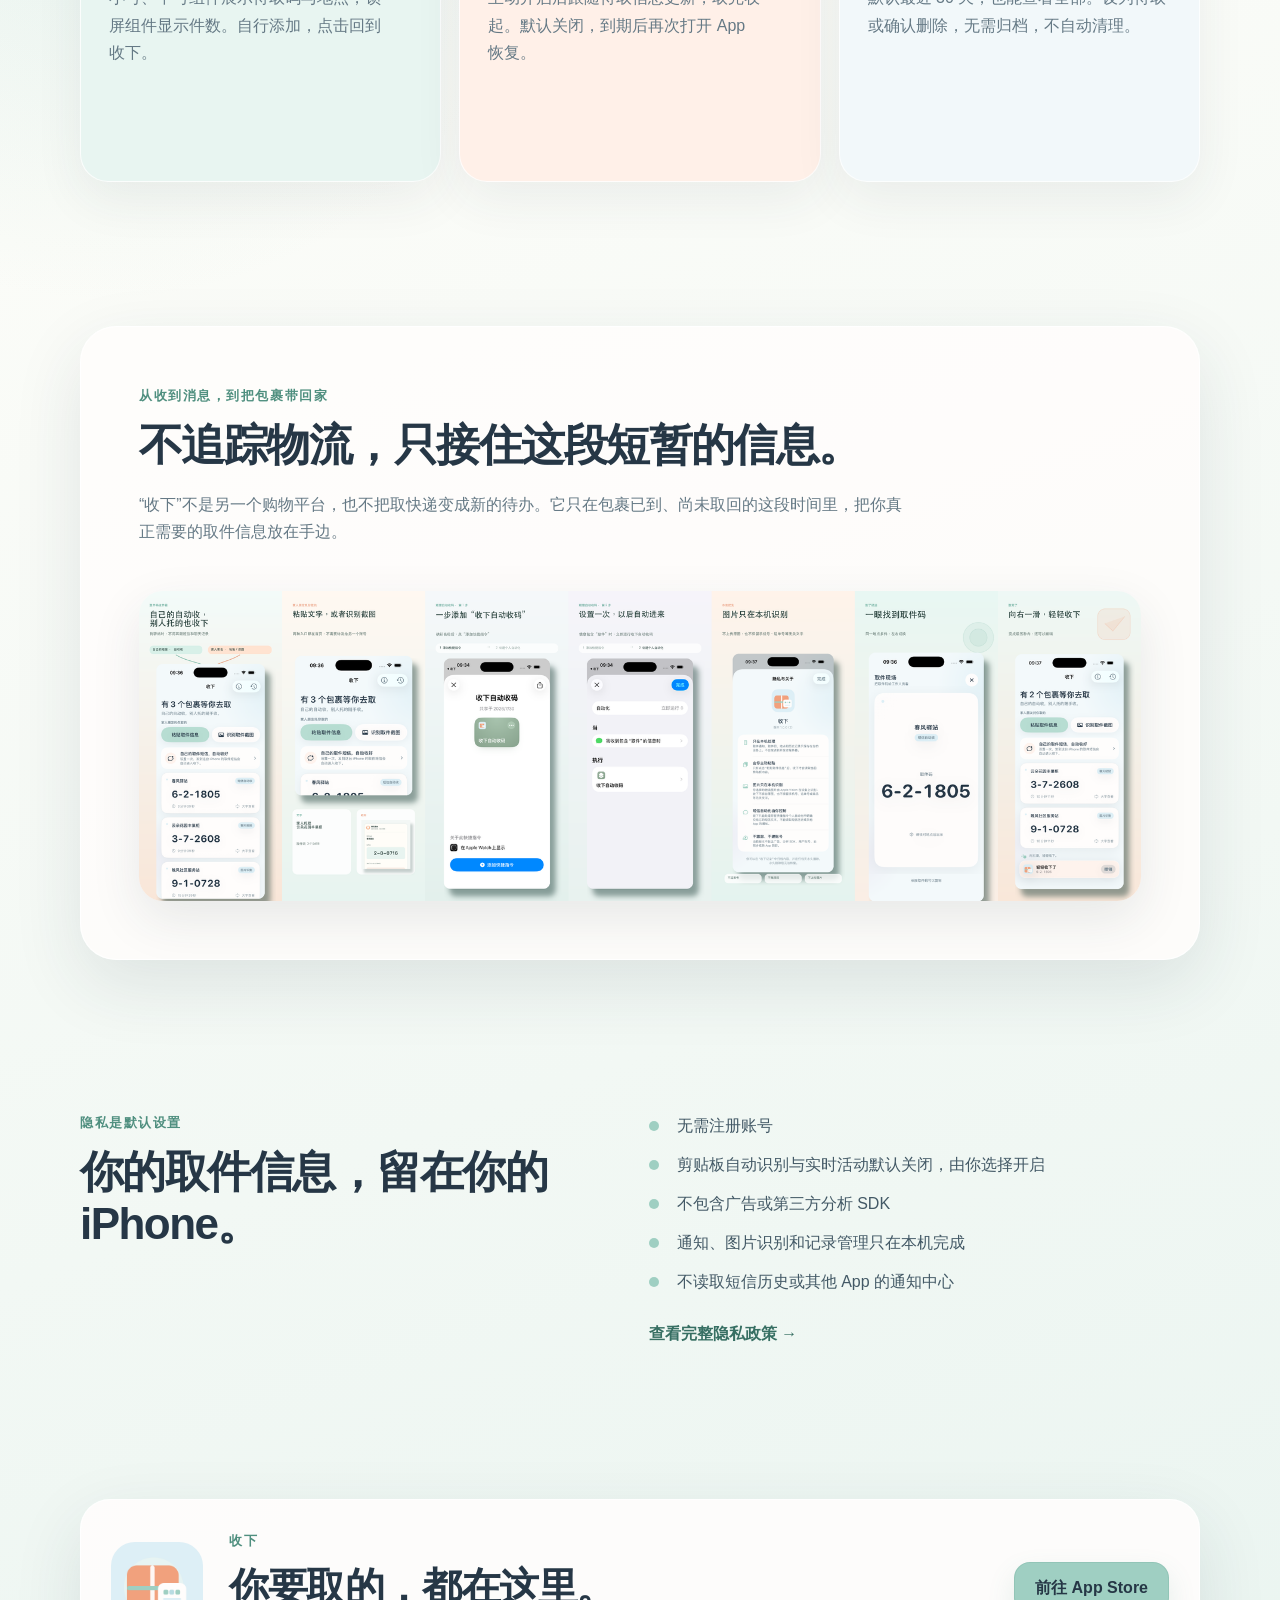
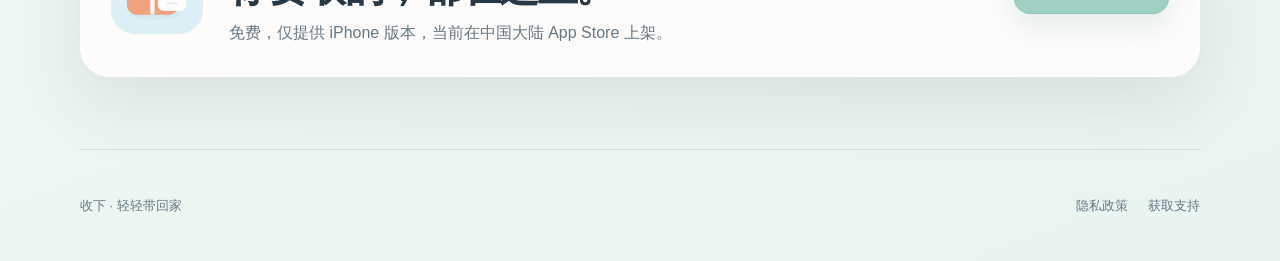
==== commit 7e69844b: "feat: prepare Shouxia 1.2.4 build 14 with widgets and simpler settings" ====
--- a/docs/index.html
+++ b/docs/index.html
@@ -3,7 +3,7 @@
   <head>
     <meta charset="utf-8">
     <meta name="viewport" content="width=device-width, initial-scale=1">
-    <meta name="description" content="收下是一款给实际去取快递的人使用的本地优先 iPhone 取件码收件箱。自己的短信自动收好，别人托取的文字或截图也能随手收下。">
+    <meta name="description" content="收下是一款给实际去取快递的人使用的本地优先 iPhone 取件码收件箱。自行开启短信自动收码，或粘贴文字、导入截图。">
     <meta name="theme-color" content="#eef7fb">
     <meta property="og:type" content="website">
     <meta property="og:title" content="收下 · 你要取的，都在这里">
@@ -35,7 +35,7 @@
           <p class="eyebrow">本地优先的 iPhone 取件码收件箱</p>
           <h1>到了驿站，<br>不再翻聊天记录。</h1>
           <p class="lead">
-            自己的取件短信自动收好，家人朋友托取的文字或连续物流截图也能随手收下。
+            设置短信自动收码，或粘贴文字、导入截图。
             打开 App，取件码和地点一眼就能找到。
           </p>
           <div class="actions">
@@ -85,13 +85,35 @@
         </div>
       </section>
 
+      <section class="section shell" aria-labelledby="release-title">
+        <div class="section-heading">
+          <p class="eyebrow">1.2.4 · 测试准备中</p>
+          <h2 id="release-title">取件码，更近一点。</h2>
+          <p>以下为新版功能，尚未正式发布。</p>
+        </div>
+        <div class="feature-grid">
+          <article class="feature-card mint-card">
+            <h3>桌面就能看码</h3>
+            <p>小号、中号组件展示待取码与地点，锁屏组件显示件数。自行添加，点击回到收下。</p>
+          </article>
+          <article class="feature-card apricot-card">
+            <h3>锁屏与灵动岛</h3>
+            <p>主动开启后跟随待取信息更新，取完收起。默认关闭，到期后再次打开 App 恢复。</p>
+          </article>
+          <article class="feature-card sky-card">
+            <h3>历史更简单</h3>
+            <p>默认最近 30 天，也能查看全部。设为待取或确认删除，无需归档，不自动清理。</p>
+          </article>
+        </div>
+      </section>
+
       <section class="showcase shell" aria-labelledby="showcase-title">
         <div class="showcase-copy">
           <p class="eyebrow">从收到消息，到把包裹带回家</p>
           <h2 id="showcase-title">不追踪物流，只接住这段短暂的信息。</h2>
           <p>“收下”不是另一个购物平台，也不把取快递变成新的待办。它只在包裹已到、尚未取回的这段时间里，把你真正需要的取件信息放在手边。</p>
         </div>
-        <img class="product-preview" src="./app-store/screenshots/final-7-preview.png" alt="收下的双入口、短信自动化、本机图片识别、大字取件和滑动完成界面">
+        <img class="product-preview" src="./app-store/screenshots/final-7-preview.png" alt="收下既有版本的双入口、短信自动化、本机识别与取件界面；不含 1.2.4 新增界面">
       </section>
 
       <section class="privacy-band shell" aria-labelledby="privacy-title">
@@ -101,6 +123,7 @@
         </div>
         <ul class="privacy-list">
           <li>无需注册账号</li>
+          <li>剪贴板自动识别与实时活动默认关闭，由你选择开启</li>
           <li>不包含广告或第三方分析 SDK</li>
           <li>通知、图片识别和记录管理只在本机完成</li>
           <li>不读取短信历史或其他 App 的通知中心</li>
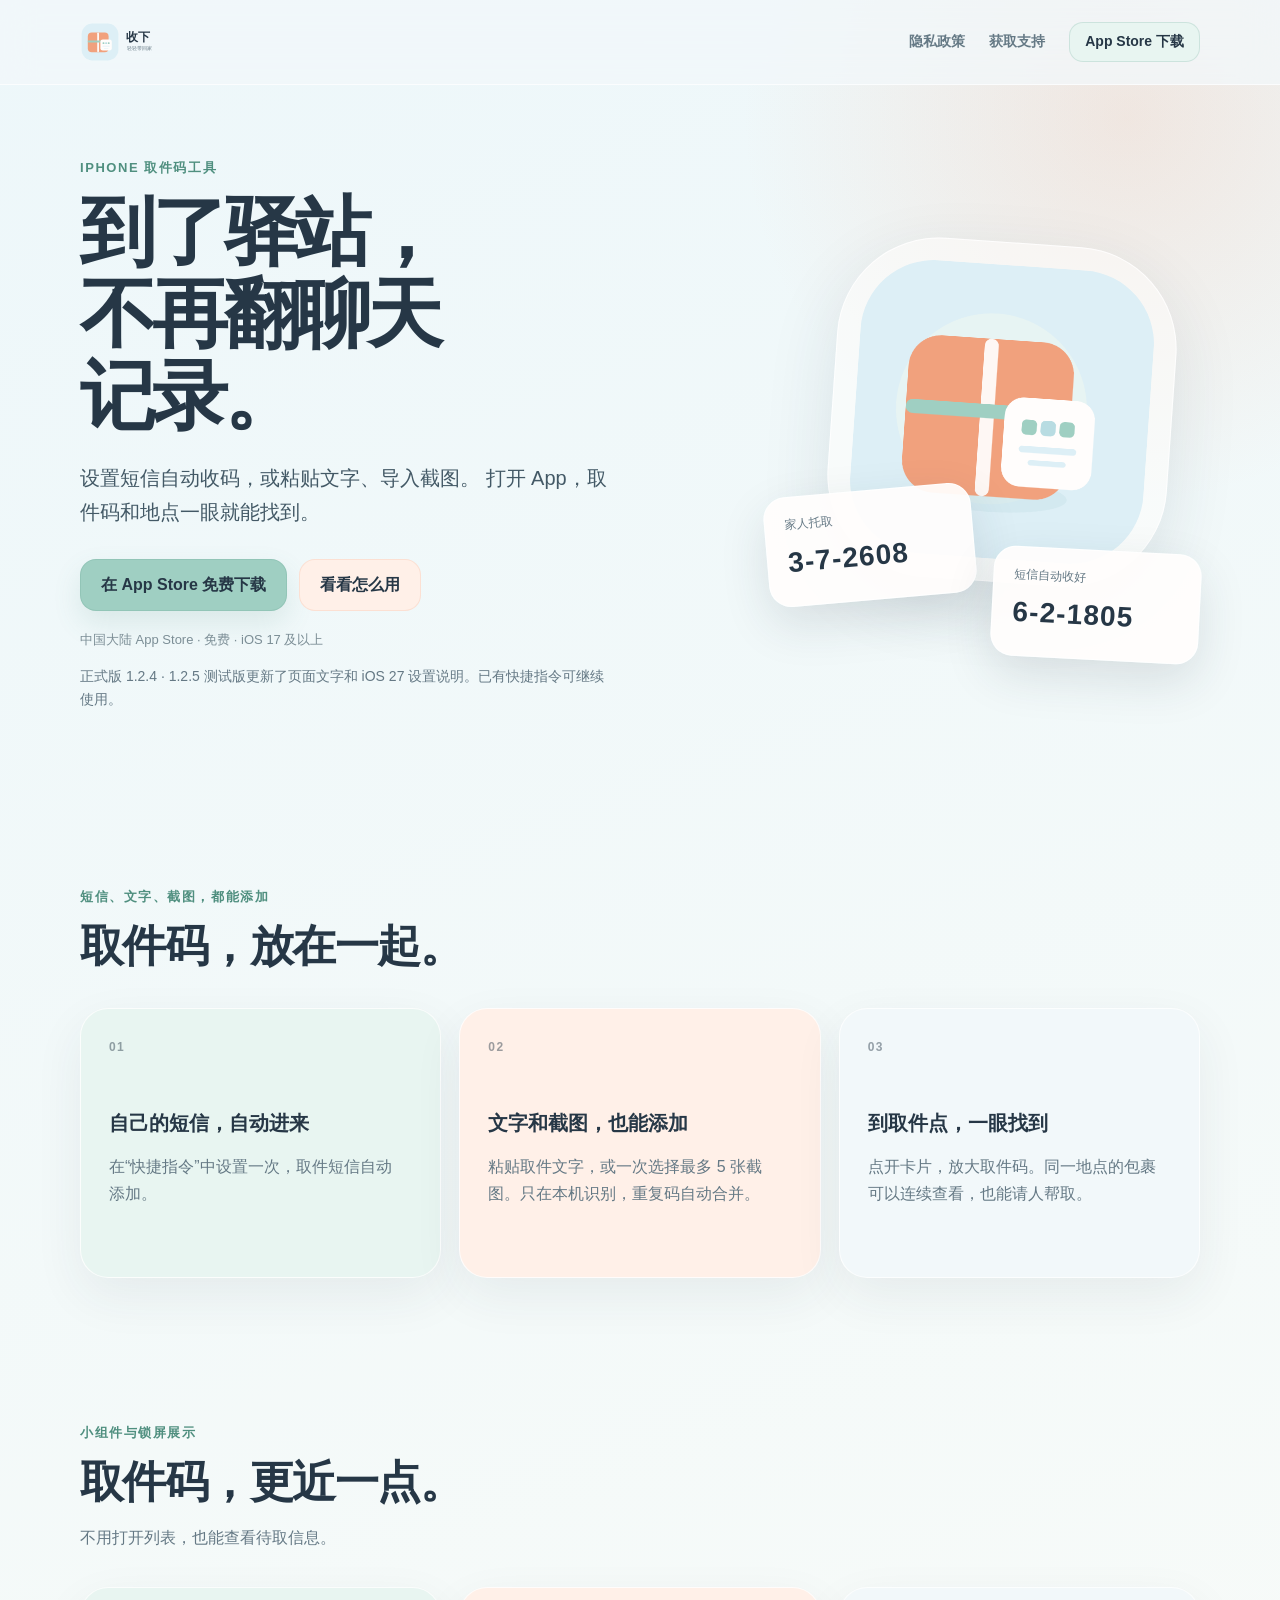
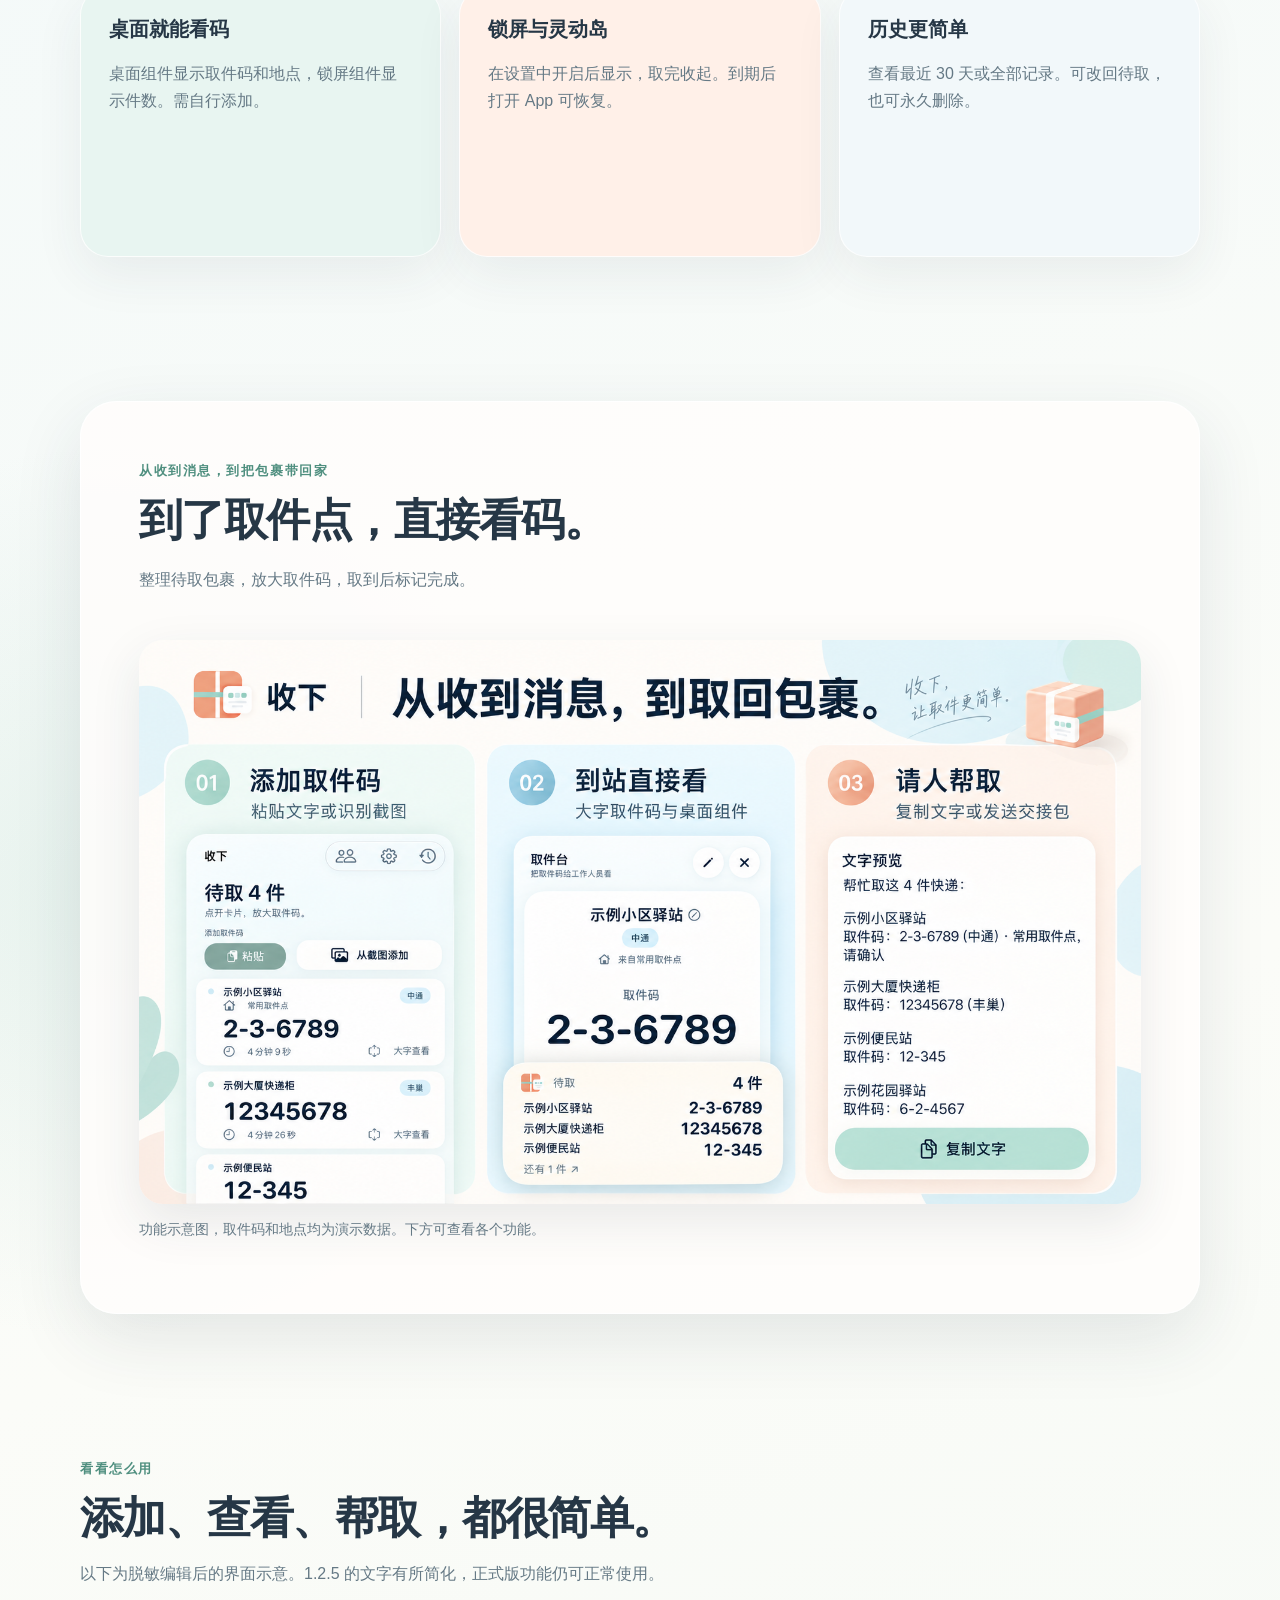
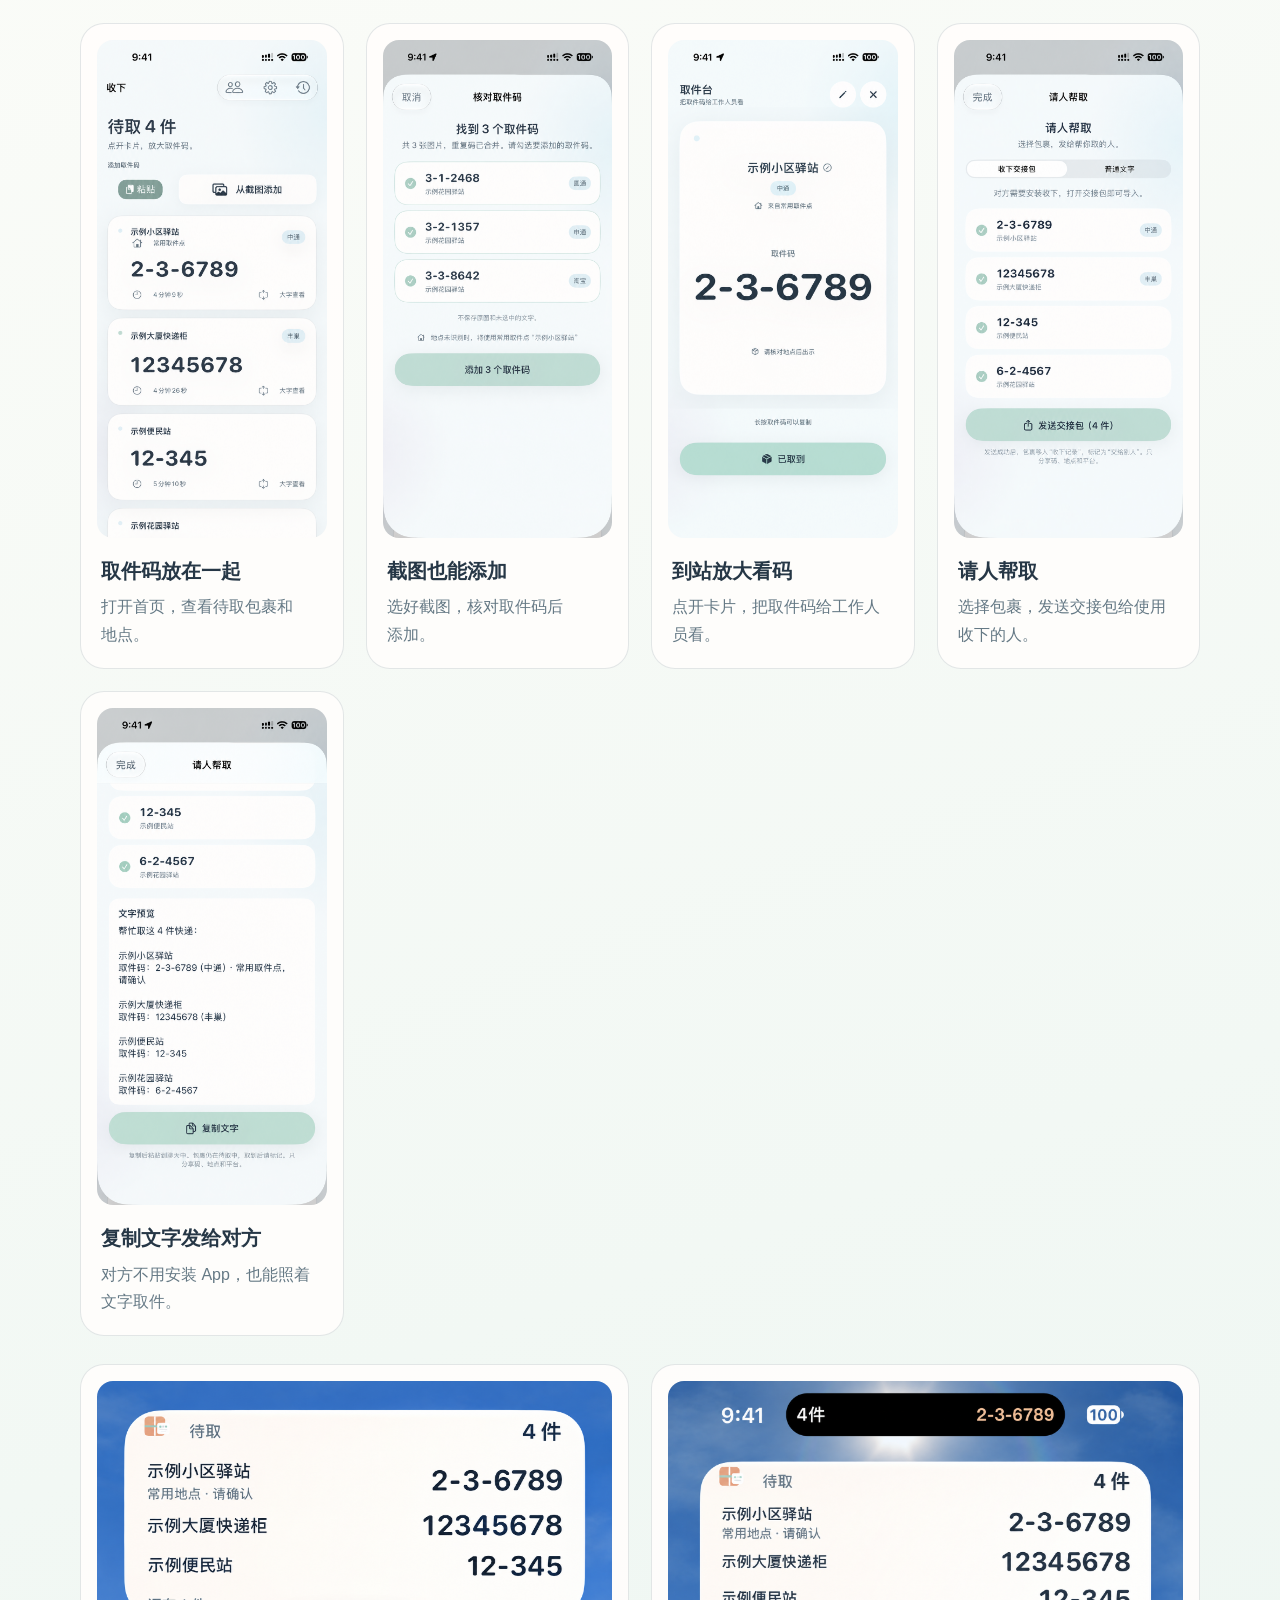
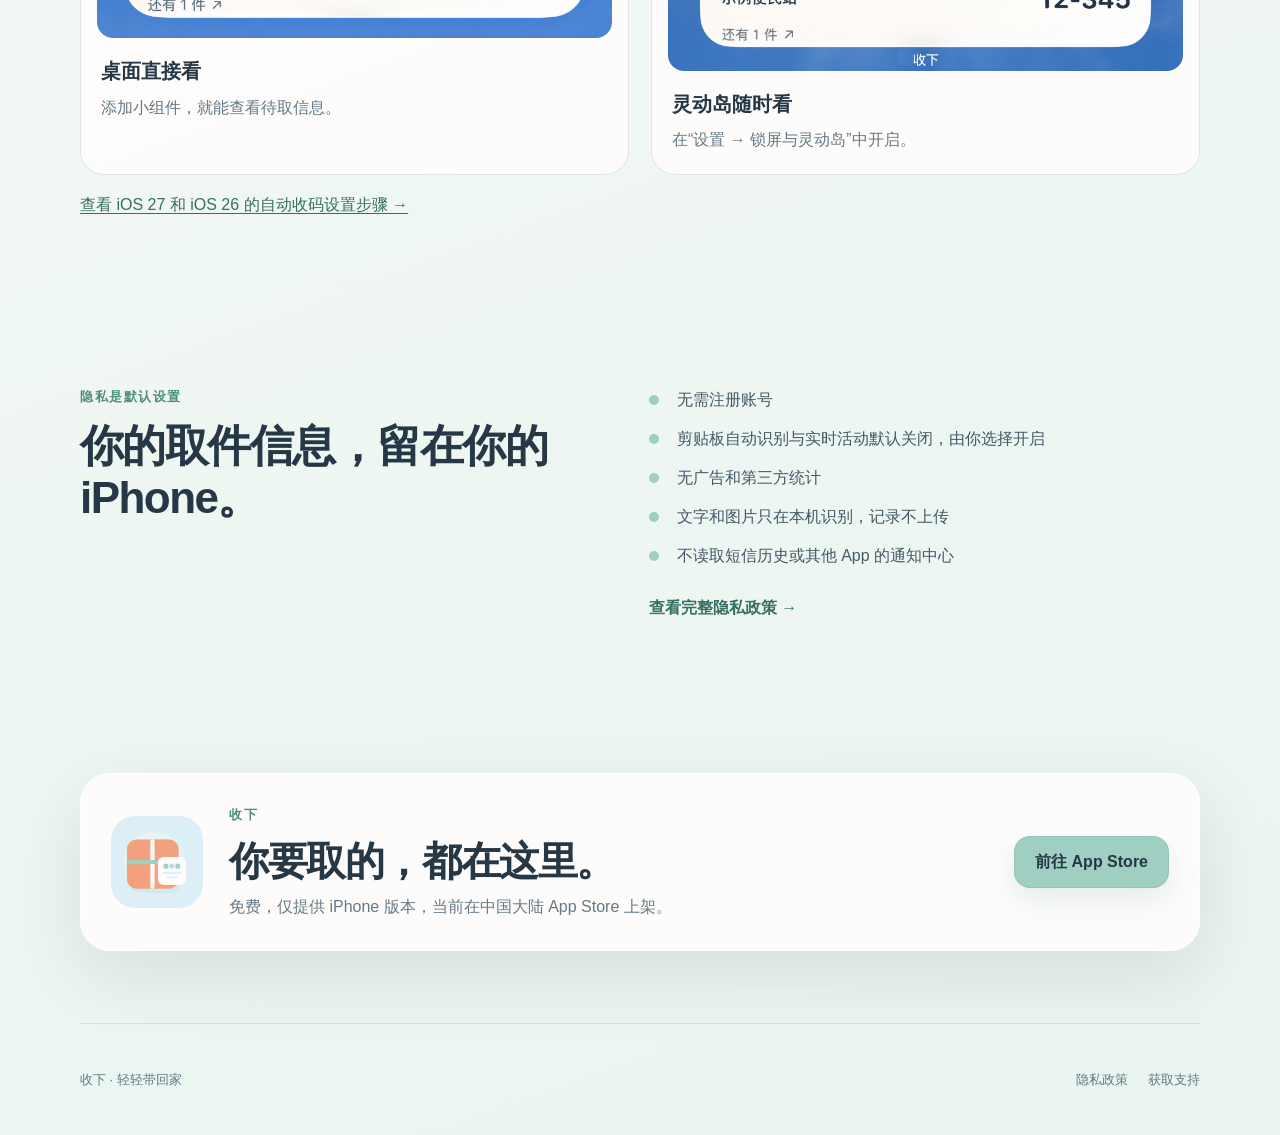
==== commit 5712b3aa: "Release 1.2.5 TestFlight and refresh website guides and assets" ====
--- a/docs/index.html
+++ b/docs/index.html
@@ -3,12 +3,12 @@
   <head>
     <meta charset="utf-8">
     <meta name="viewport" content="width=device-width, initial-scale=1">
-    <meta name="description" content="收下是一款给实际去取快递的人使用的本地优先 iPhone 取件码收件箱。自行开启短信自动收码，或粘贴文字、导入截图。">
+    <meta name="description" content="把取件码和地点放在一起。粘贴文字、识别截图，也能设置短信自动收码。">
     <meta name="theme-color" content="#eef7fb">
     <meta property="og:type" content="website">
     <meta property="og:title" content="收下 · 你要取的，都在这里">
     <meta property="og:description" content="到了驿站，不再翻短信、聊天记录和相册找取件码。">
-    <meta property="og:image" content="https://xiaomao361.github.io/shouxia/assets/app-icon.png">
+    <meta property="og:image" content="https://xiaomao361.github.io/shouxia/app-store/creative-1.2.5/03-website-overview.png">
     <meta property="og:url" content="https://xiaomao361.github.io/shouxia/">
     <title>收下 · 你要取的，都在这里</title>
     <link rel="icon" href="./assets/app-icon.png">
@@ -32,7 +32,7 @@
     <main>
       <section class="hero shell">
         <div class="hero-copy">
-          <p class="eyebrow">本地优先的 iPhone 取件码收件箱</p>
+          <p class="eyebrow">iPhone 取件码工具</p>
           <h1>到了驿站，<br>不再翻聊天记录。</h1>
           <p class="lead">
             设置短信自动收码，或粘贴文字、导入截图。
@@ -43,6 +43,7 @@
             <a class="button secondary" href="#how-it-works">看看怎么用</a>
           </div>
           <p class="availability">中国大陆 App Store · 免费 · iOS 17 及以上</p>
+          <p class="release-note">正式版 1.2.4 · 1.2.5 测试版更新了页面文字和 iOS 27 设置说明。已有快捷指令可继续使用。</p>
         </div>
 
         <div class="hero-art" aria-label="收下 App 图标与产品理念">
@@ -62,47 +63,47 @@
 
       <section class="section shell" id="how-it-works">
         <div class="section-heading">
-          <p class="eyebrow">自己的自动收，别人托的也收下</p>
-          <h2>散落的取件信息，轻轻归到一起。</h2>
+          <p class="eyebrow">短信、文字、截图，都能添加</p>
+          <h2>取件码，放在一起。</h2>
         </div>
 
         <div class="feature-grid">
           <article class="feature-card mint-card">
             <span class="feature-number">01</span>
             <h3>自己的短信，自动进来</h3>
-            <p>通过 iPhone“快捷指令”设置一次，进入“信息”App 的取件短信就能自动整理成待取卡片。</p>
+            <p>在“快捷指令”中设置一次，取件短信自动添加。</p>
           </article>
           <article class="feature-card apricot-card">
             <span class="feature-number">02</span>
-            <h3>别人托取，随手交给收下</h3>
-            <p>复制聊天里的文字，或一次选择多张连续物流截图。本机合并识别并去除重复取件码，不上传图片和通知。</p>
+            <h3>文字和截图，也能添加</h3>
+            <p>粘贴取件文字，或一次选择最多 5 张截图。只在本机识别，重复码自动合并。</p>
           </article>
           <article class="feature-card sky-card">
             <span class="feature-number">03</span>
             <h3>到取件点，一眼找到</h3>
-            <p>轻点卡片进入大字取件模式，同一地点多件可以连续查看；需要别人代取时，也能把多件批量交给对方。</p>
+            <p>点开卡片，放大取件码。同一地点的包裹可以连续查看，也能请人帮取。</p>
           </article>
         </div>
       </section>
 
       <section class="section shell" aria-labelledby="release-title">
         <div class="section-heading">
-          <p class="eyebrow">1.2.4 · 测试准备中</p>
+          <p class="eyebrow">小组件与锁屏展示</p>
           <h2 id="release-title">取件码，更近一点。</h2>
-          <p>以下为新版功能，尚未正式发布。</p>
+          <p>不用打开列表，也能查看待取信息。</p>
         </div>
         <div class="feature-grid">
           <article class="feature-card mint-card">
             <h3>桌面就能看码</h3>
-            <p>小号、中号组件展示待取码与地点，锁屏组件显示件数。自行添加，点击回到收下。</p>
+            <p>桌面组件显示取件码和地点，锁屏组件显示件数。需自行添加。</p>
           </article>
           <article class="feature-card apricot-card">
             <h3>锁屏与灵动岛</h3>
-            <p>主动开启后跟随待取信息更新，取完收起。默认关闭，到期后再次打开 App 恢复。</p>
+            <p>在设置中开启后显示，取完收起。到期后打开 App 可恢复。</p>
           </article>
           <article class="feature-card sky-card">
             <h3>历史更简单</h3>
-            <p>默认最近 30 天，也能查看全部。设为待取或确认删除，无需归档，不自动清理。</p>
+            <p>查看最近 30 天或全部记录。可改回待取，也可永久删除。</p>
           </article>
         </div>
       </section>
@@ -110,10 +111,46 @@
       <section class="showcase shell" aria-labelledby="showcase-title">
         <div class="showcase-copy">
           <p class="eyebrow">从收到消息，到把包裹带回家</p>
-          <h2 id="showcase-title">不追踪物流，只接住这段短暂的信息。</h2>
-          <p>“收下”不是另一个购物平台，也不把取快递变成新的待办。它只在包裹已到、尚未取回的这段时间里，把你真正需要的取件信息放在手边。</p>
+          <h2 id="showcase-title">到了取件点，直接看码。</h2>
+          <p>整理待取包裹，放大取件码，取到后标记完成。</p>
         </div>
-        <img class="product-preview" src="./app-store/screenshots/final-7-preview.png" alt="收下既有版本的双入口、短信自动化、本机识别与取件界面；不含 1.2.4 新增界面">
+        <a href="./app-store/creative-1.2.5/03-website-overview.png" aria-label="查看完整功能介绍图"><img class="product-preview" src="./app-store/creative-1.2.5/03-website-overview.png" width="1672" height="941" loading="lazy" alt="收下功能介绍：添加取件码、到站直接看、请人帮取"></a>
+        <p class="asset-caption">功能示意图，取件码和地点均为演示数据。下方可查看各个功能。</p>
+      </section>
+
+      <section class="section shell" aria-labelledby="screens-title">
+        <div class="section-heading">
+          <p class="eyebrow">看看怎么用</p>
+          <h2 id="screens-title">添加、查看、帮取，都很简单。</h2>
+          <p>以下为脱敏编辑后的界面示意。1.2.5 的文字有所简化，正式版功能仍可正常使用。</p>
+        </div>
+        <div class="screen-grid">
+          <figure class="screen-card">
+            <a href="./app-store/screenshots/sanitized-1.2.5/01-home.png" aria-label="查看取件码放在一起示意图"><img src="./app-store/screenshots/sanitized-1.2.5/01-home.png" width="852" height="1846" loading="lazy" alt="取件码放在一起，使用演示取件码和地点"></a>
+            <figcaption><h3>取件码放在一起</h3><p>打开首页，查看待取包裹和地点。</p></figcaption>
+          </figure>
+          <figure class="screen-card">
+            <a href="./app-store/screenshots/sanitized-1.2.5/06-image-import.png" aria-label="查看截图也能添加示意图"><img src="./app-store/screenshots/sanitized-1.2.5/06-image-import.png" width="852" height="1846" loading="lazy" alt="截图也能添加，使用演示取件码和地点"></a>
+            <figcaption><h3>截图也能添加</h3><p>选好截图，核对取件码后添加。</p></figcaption>
+          </figure>
+          <figure class="screen-card">
+            <a href="./app-store/screenshots/sanitized-1.2.5/05-large-code.png" aria-label="查看到站放大看码示意图"><img src="./app-store/screenshots/sanitized-1.2.5/05-large-code.png" width="852" height="1846" loading="lazy" alt="到站放大看码，使用演示取件码和地点"></a>
+            <figcaption><h3>到站放大看码</h3><p>点开卡片，把取件码给工作人员看。</p></figcaption>
+          </figure>
+          <figure class="screen-card">
+            <a href="./app-store/screenshots/sanitized-1.2.5/07-handoff-package.png" aria-label="查看请人帮取示意图"><img src="./app-store/screenshots/sanitized-1.2.5/07-handoff-package.png" width="852" height="1846" loading="lazy" alt="请人帮取，使用演示取件码和地点"></a>
+            <figcaption><h3>请人帮取</h3><p>选择包裹，发送交接包给使用收下的人。</p></figcaption>
+          </figure>
+          <figure class="screen-card">
+            <a href="./app-store/screenshots/sanitized-1.2.5/08-handoff-text.png" aria-label="查看复制文字发给对方示意图"><img src="./app-store/screenshots/sanitized-1.2.5/08-handoff-text.png" width="852" height="1846" loading="lazy" alt="复制文字发给对方，使用演示取件码和地点"></a>
+            <figcaption><h3>复制文字发给对方</h3><p>对方不用安装 App，也能照着文字取件。</p></figcaption>
+          </figure>
+        </div>
+        <div class="surface-grid">
+          <figure class="screen-card"><img src="./app-store/screenshots/sanitized-1.2.5/02-widget-detail.png" width="1774" height="887" loading="lazy" alt="桌面小组件显示待取件数、地点和取件码"><figcaption><h3>桌面直接看</h3><p>添加小组件，就能查看待取信息。</p></figcaption></figure>
+          <figure class="screen-card"><img src="./app-store/screenshots/sanitized-1.2.5/04-dynamic-island-detail.png" width="1672" height="941" loading="lazy" alt="灵动岛收起状态显示待取件数和演示取件码"><figcaption><h3>灵动岛随时看</h3><p>在“设置 → 锁屏与灵动岛”中开启。</p></figcaption></figure>
+        </div>
+        <p><a href="./support/#automation">查看 iOS 27 和 iOS 26 的自动收码设置步骤 →</a></p>
       </section>
 
       <section class="privacy-band shell" aria-labelledby="privacy-title">
@@ -124,8 +161,8 @@
         <ul class="privacy-list">
           <li>无需注册账号</li>
           <li>剪贴板自动识别与实时活动默认关闭，由你选择开启</li>
-          <li>不包含广告或第三方分析 SDK</li>
-          <li>通知、图片识别和记录管理只在本机完成</li>
+          <li>无广告和第三方统计</li>
+          <li>文字和图片只在本机识别，记录不上传</li>
           <li>不读取短信历史或其他 App 的通知中心</li>
         </ul>
         <a class="text-link" href="./privacy/">查看完整隐私政策 →</a>
--- a/docs/assets/site.css
+++ b/docs/assets/site.css
@@ -708,9 +708,9 @@
   }
 
   .product-preview {
-    width: 180%;
-    max-width: none;
-    margin-left: -40%;
+    width: 100%;
+    max-width: 100%;
+    margin-left: 0;
   }
 
   .download-card {
@@ -763,3 +763,16 @@
     transition: none;
   }
 }
+
+/* Current release illustrations stay uncropped at narrow widths. */
+.product-preview { height: auto; }
+.release-note, .asset-caption { font-size: 14px; }
+.screen-grid { display: grid; grid-template-columns: repeat(auto-fit, minmax(min(100%, 240px), 1fr)); gap: 22px; }
+.surface-grid { display: grid; grid-template-columns: repeat(auto-fit, minmax(min(100%, 340px), 1fr)); gap: 22px; margin-top: 28px; }
+.screen-card { margin: 0; padding: 16px; border-radius: 24px; background: var(--paper-soft); border: 1px solid var(--line); }
+.screen-card img { width: 100%; height: auto; border-radius: 16px; }
+.screen-card figcaption { padding: 20px 4px 4px; }
+.screen-card p { margin: 8px 0 0; }
+.automation-example { max-width: 340px; margin: 24px auto; }
+.automation-example img { width: 100%; height: auto; border-radius: 20px; }
+.automation-example figcaption { font-size: 13px; margin-top: 12px; }
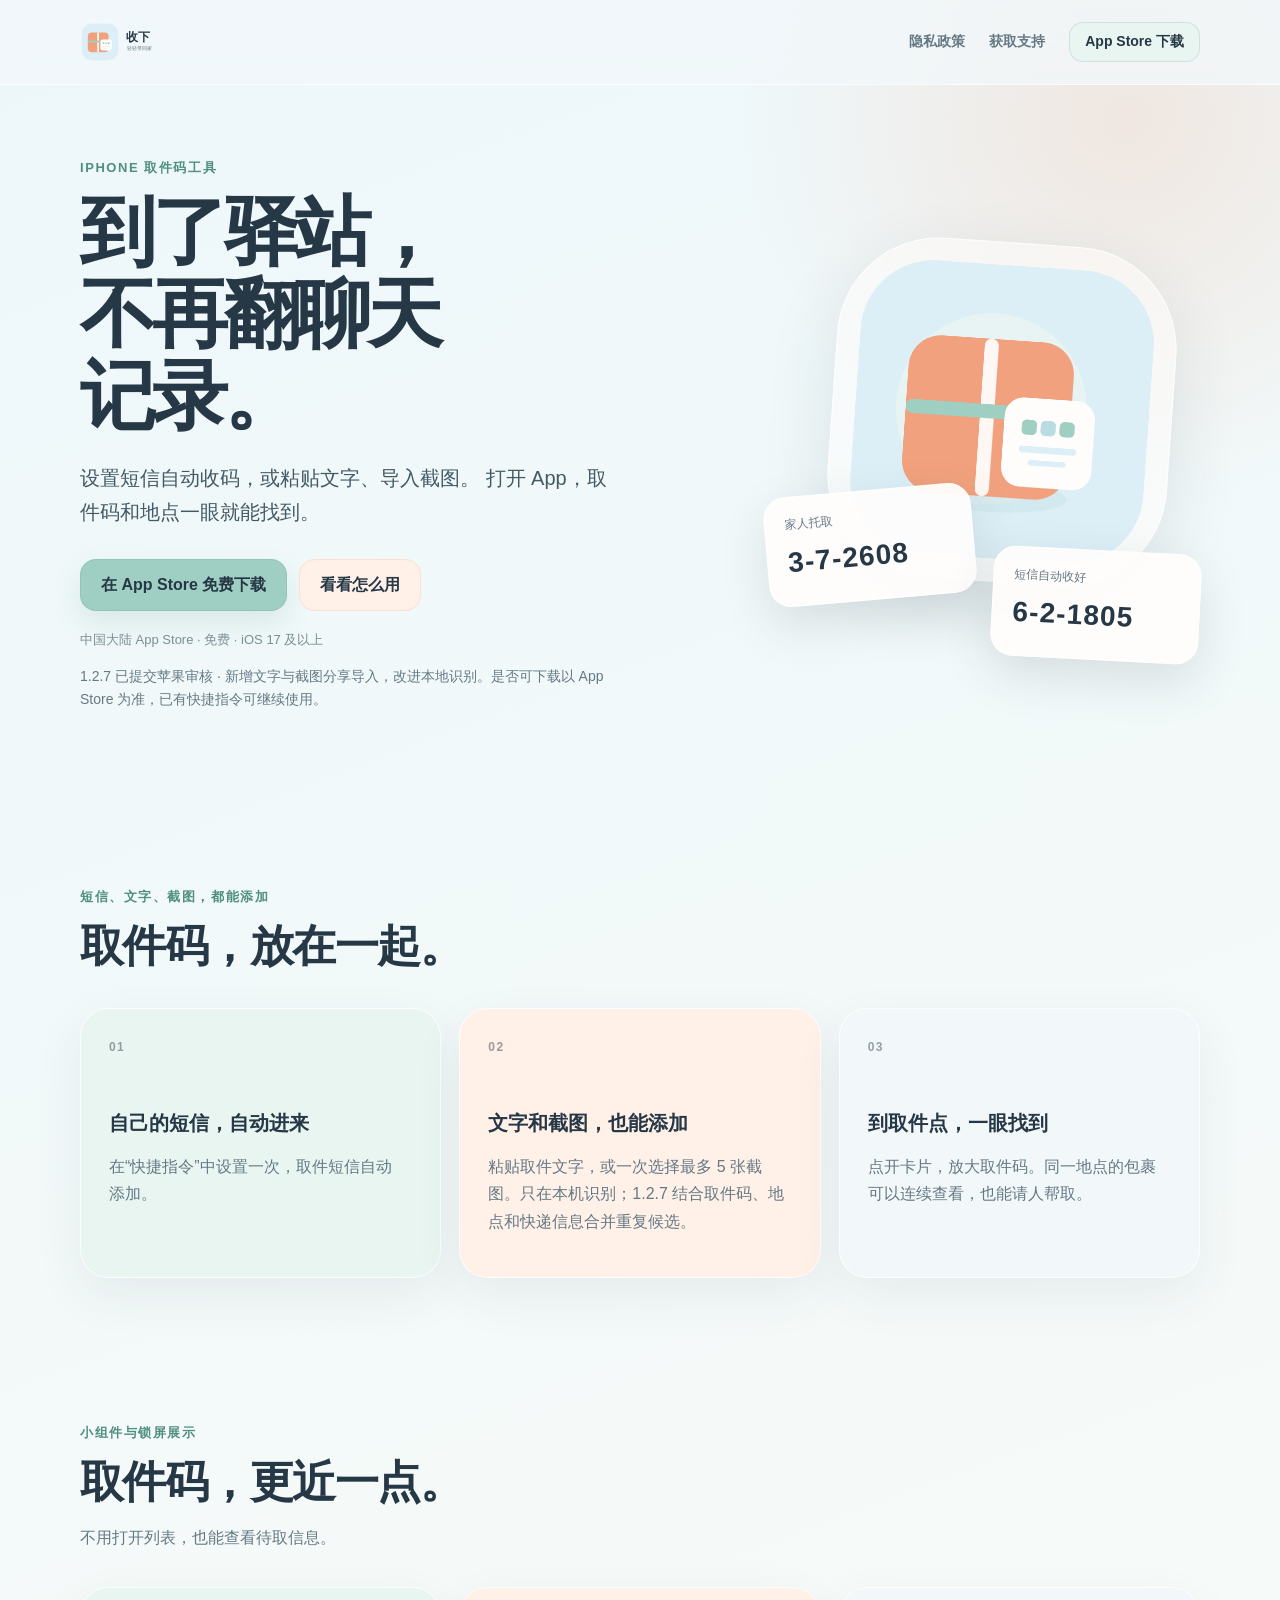
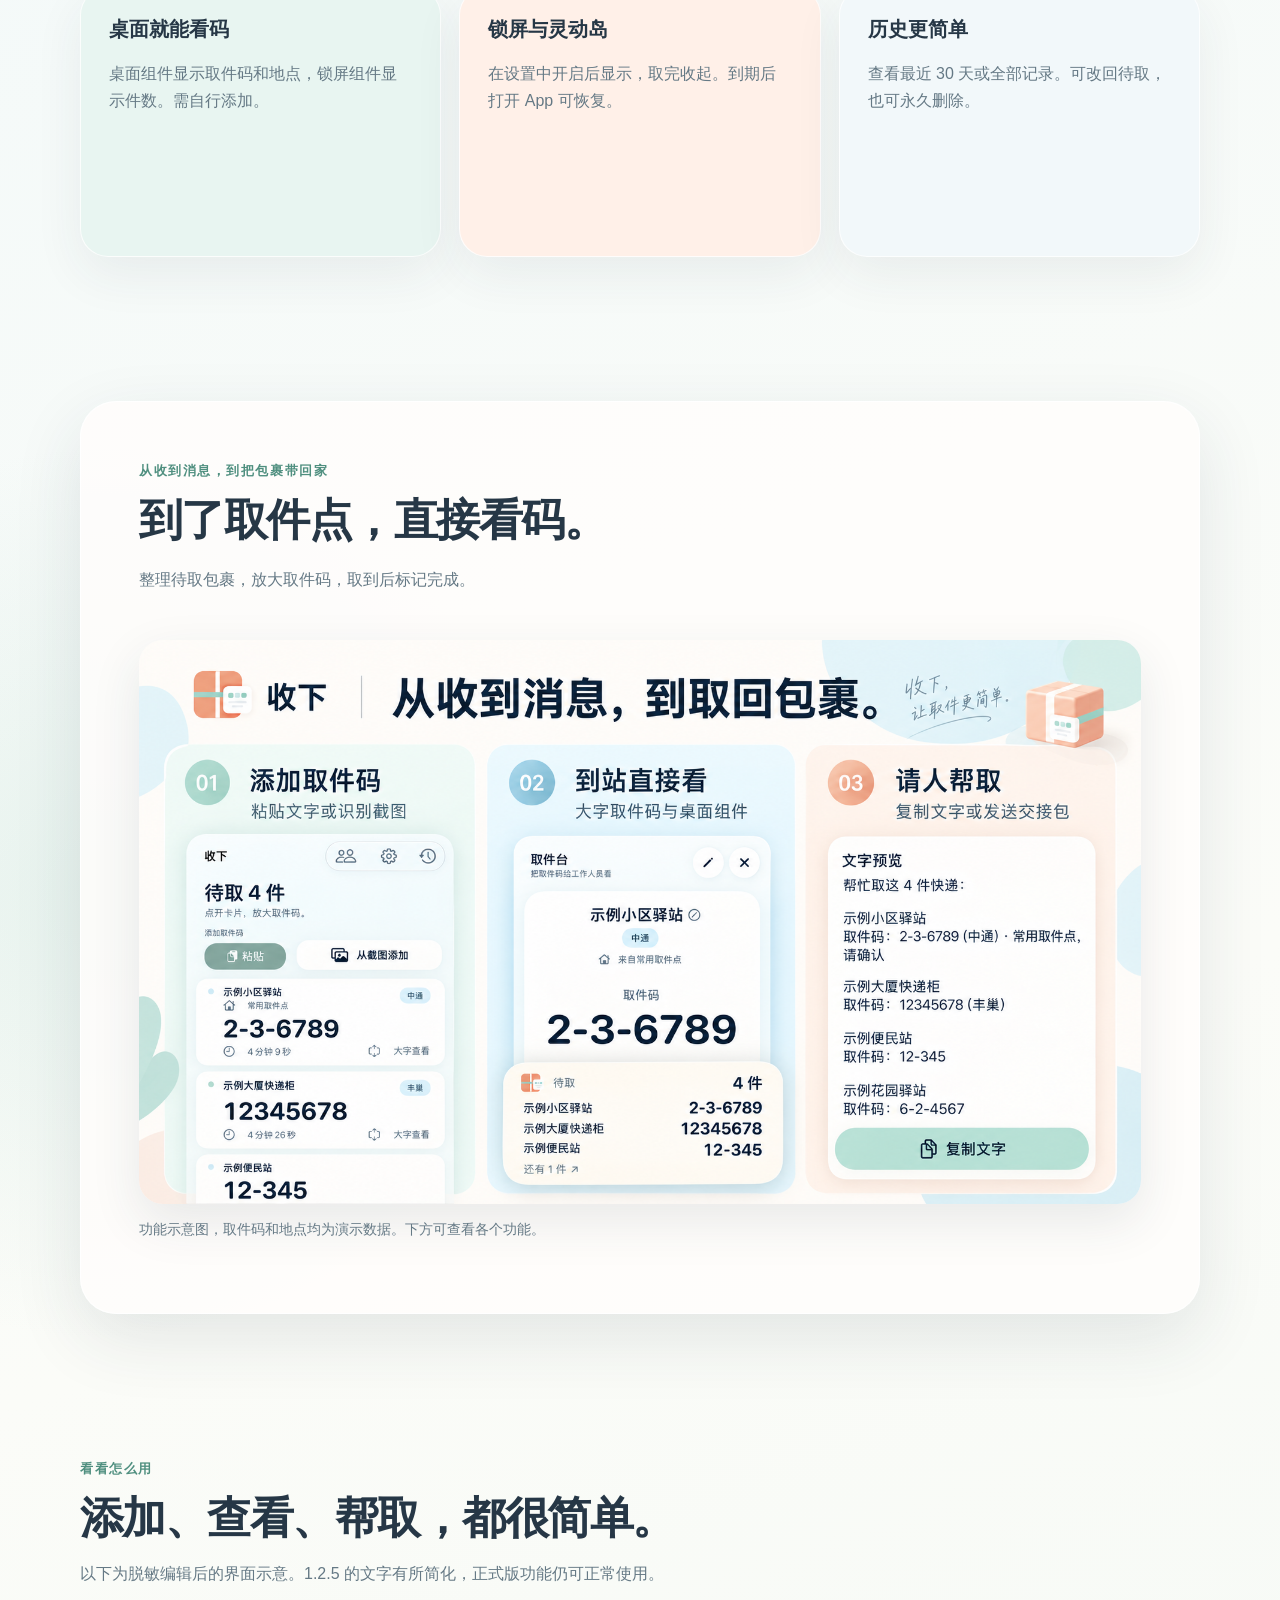
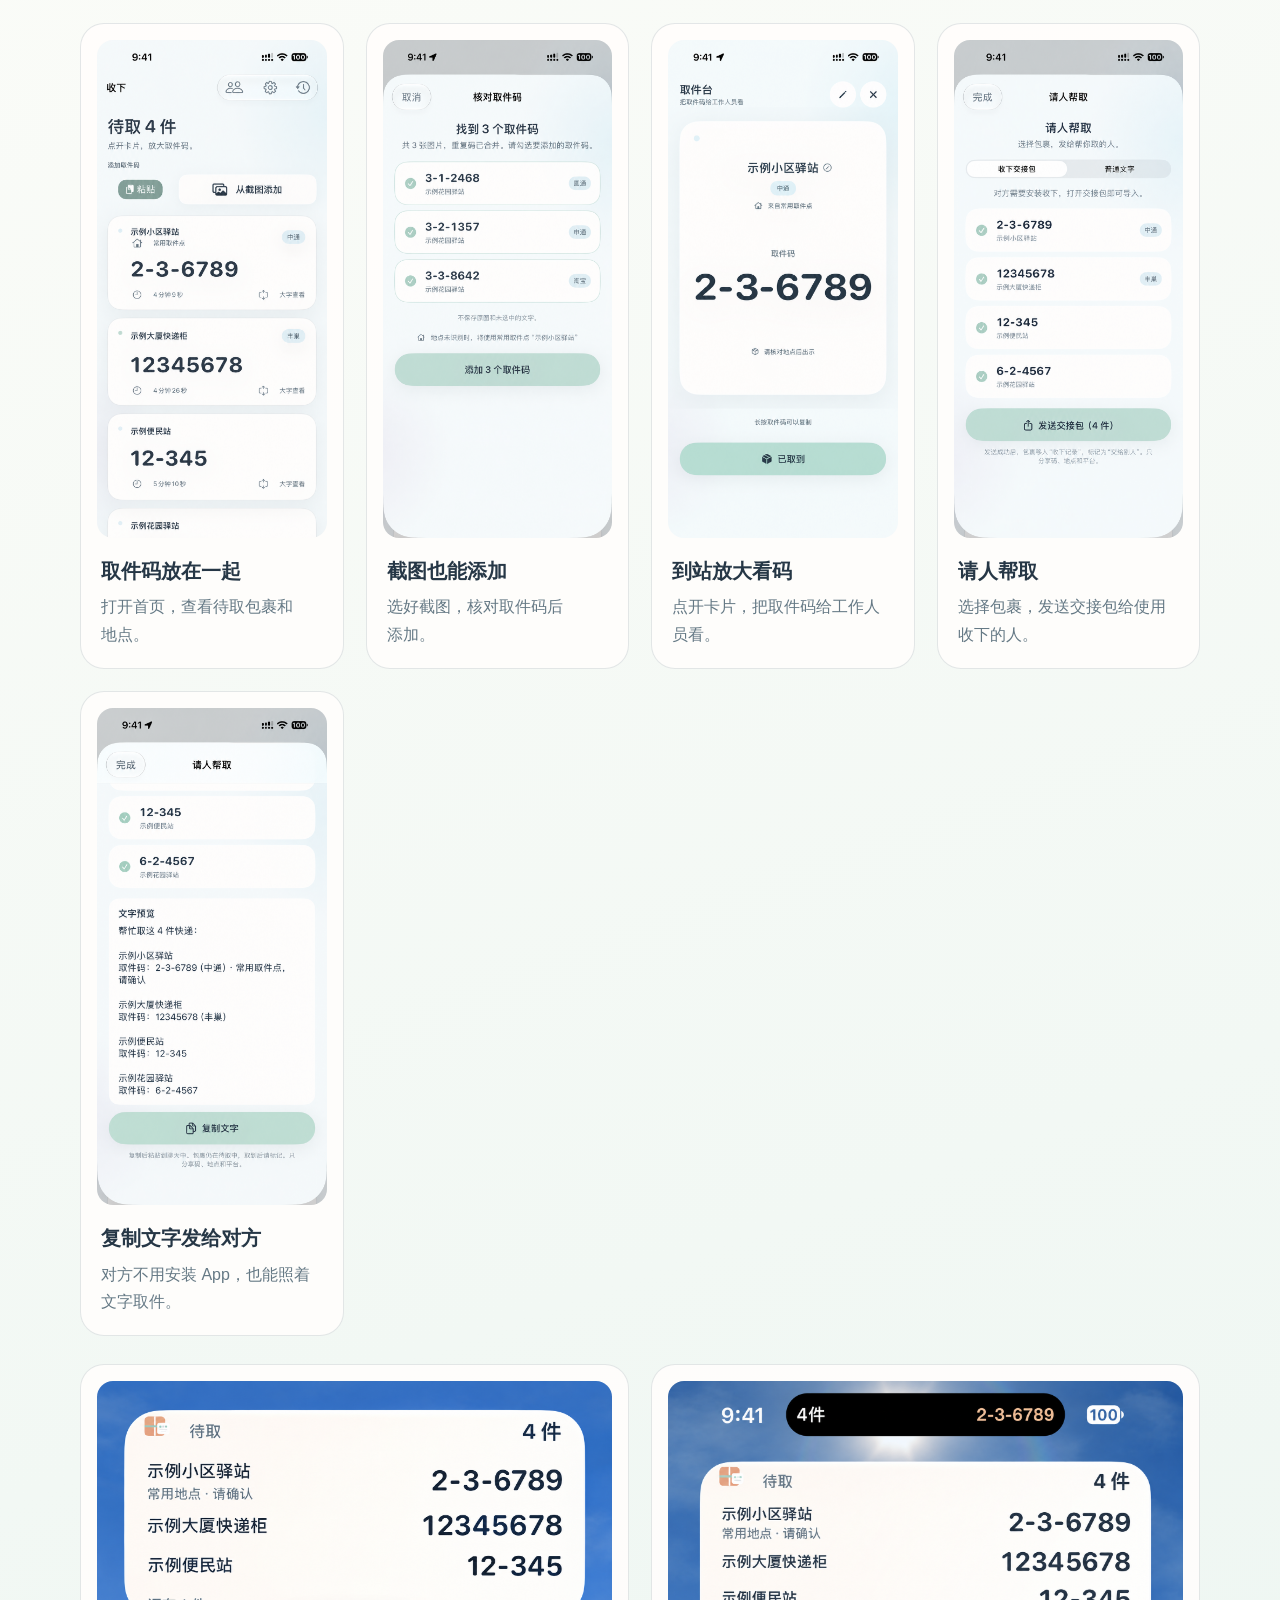
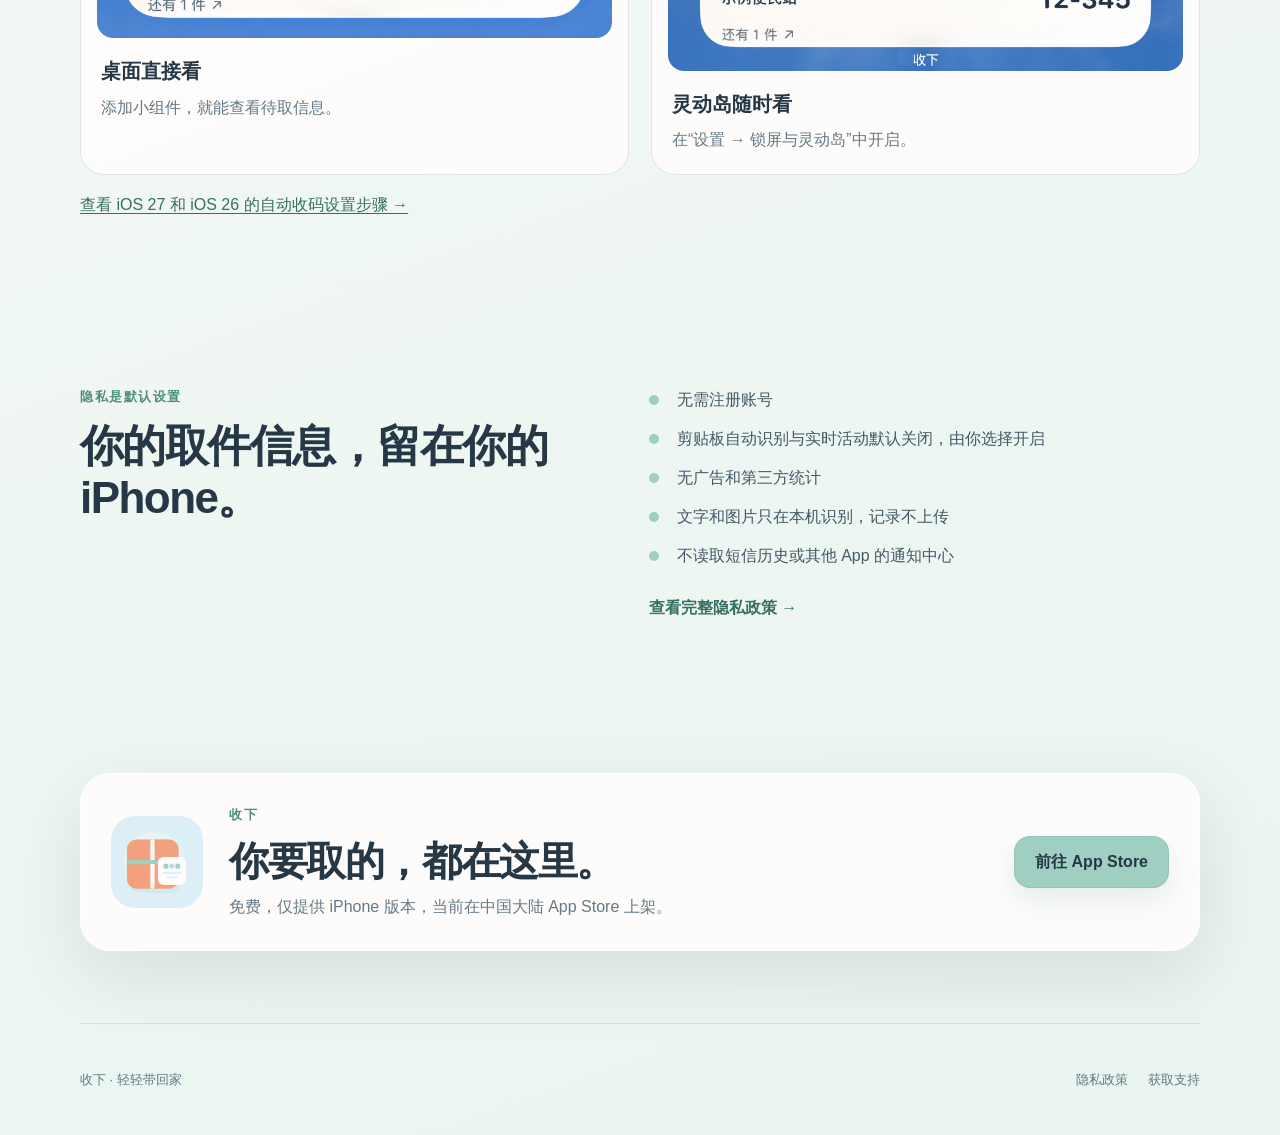
==== commit 943138ee: "feat: finalize 1.2.7 recognition and share import for review" ====
--- a/docs/index.html
+++ b/docs/index.html
@@ -43,7 +43,7 @@
             <a class="button secondary" href="#how-it-works">看看怎么用</a>
           </div>
           <p class="availability">中国大陆 App Store · 免费 · iOS 17 及以上</p>
-          <p class="release-note">正式版 1.2.4 · 1.2.5 测试版更新了页面文字和 iOS 27 设置说明。已有快捷指令可继续使用。</p>
+          <p class="release-note">1.2.7 已提交苹果审核 · 新增文字与截图分享导入，改进本地识别。是否可下载以 App Store 为准，已有快捷指令可继续使用。</p>
         </div>
 
         <div class="hero-art" aria-label="收下 App 图标与产品理念">
@@ -76,7 +76,7 @@
           <article class="feature-card apricot-card">
             <span class="feature-number">02</span>
             <h3>文字和截图，也能添加</h3>
-            <p>粘贴取件文字，或一次选择最多 5 张截图。只在本机识别，重复码自动合并。</p>
+            <p>粘贴取件文字，或一次选择最多 5 张截图。只在本机识别；1.2.7 结合取件码、地点和快递信息合并重复候选。</p>
           </article>
           <article class="feature-card sky-card">
             <span class="feature-number">03</span>
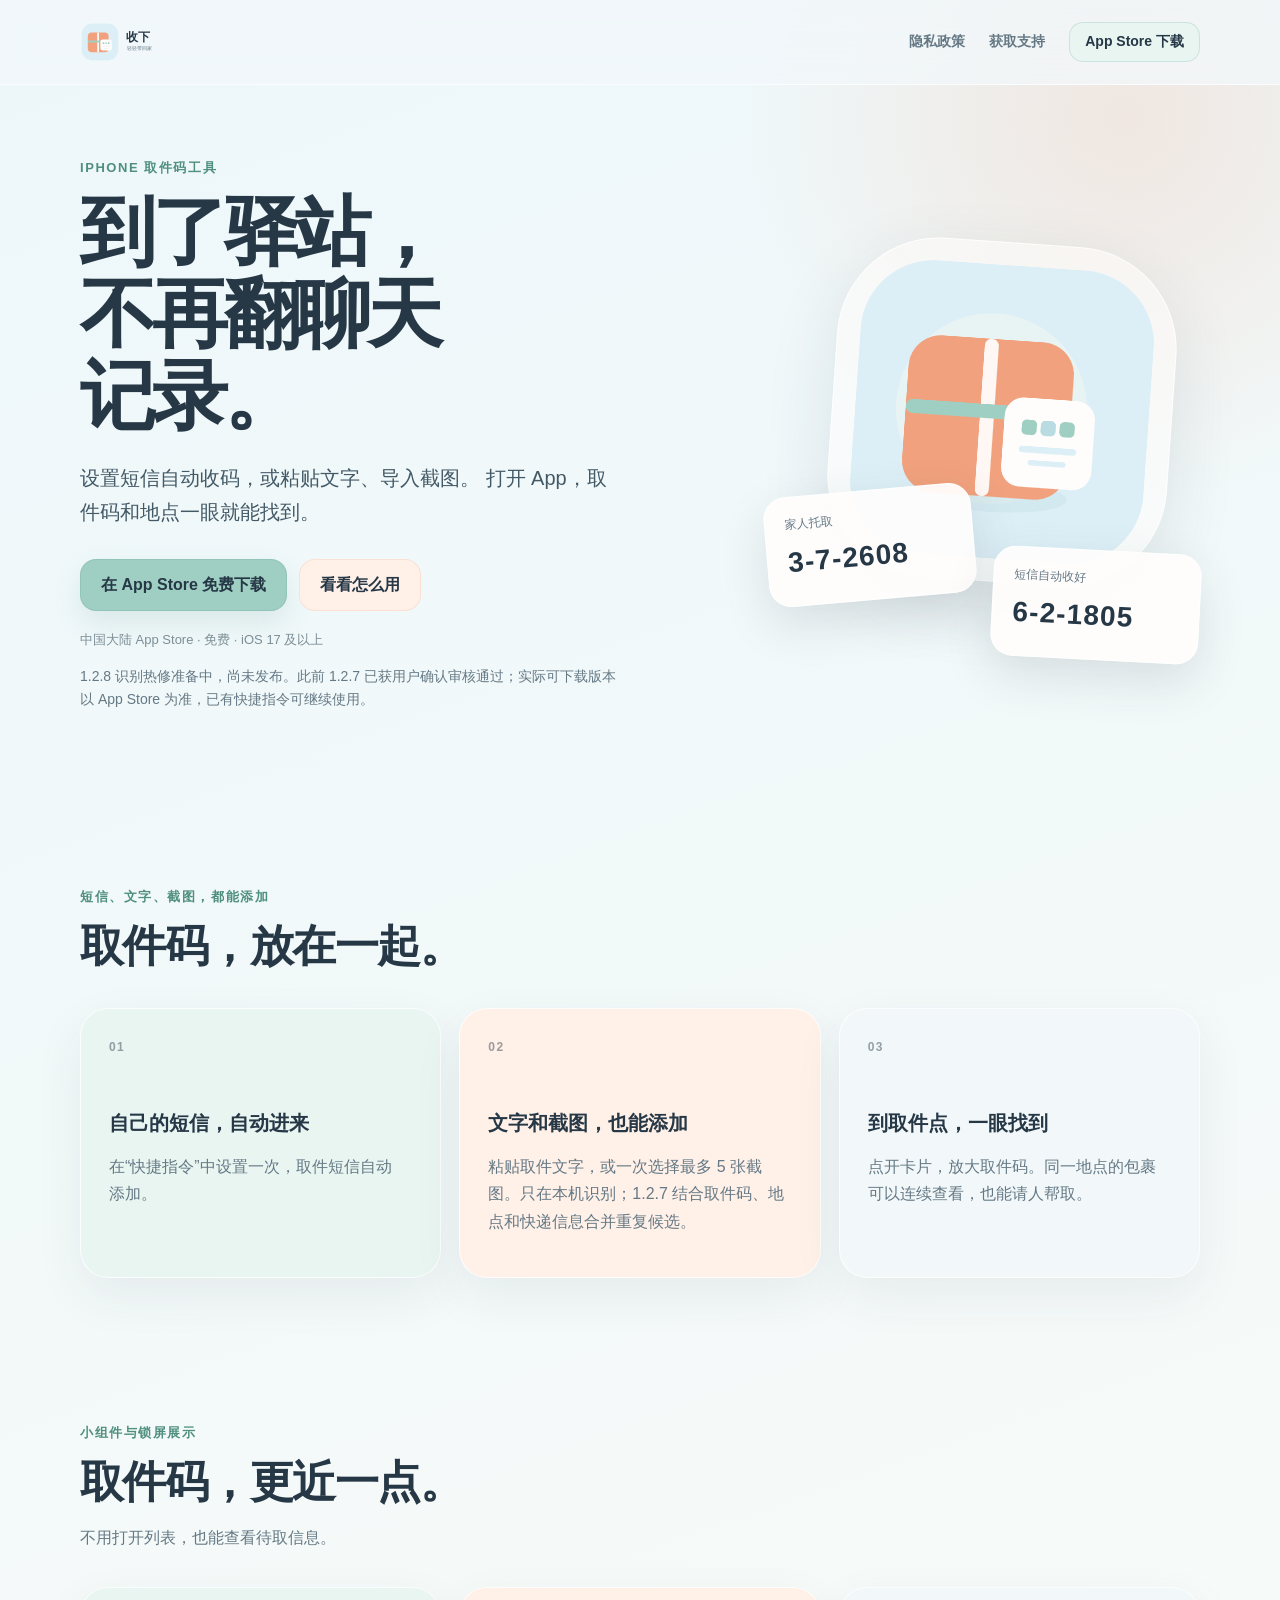
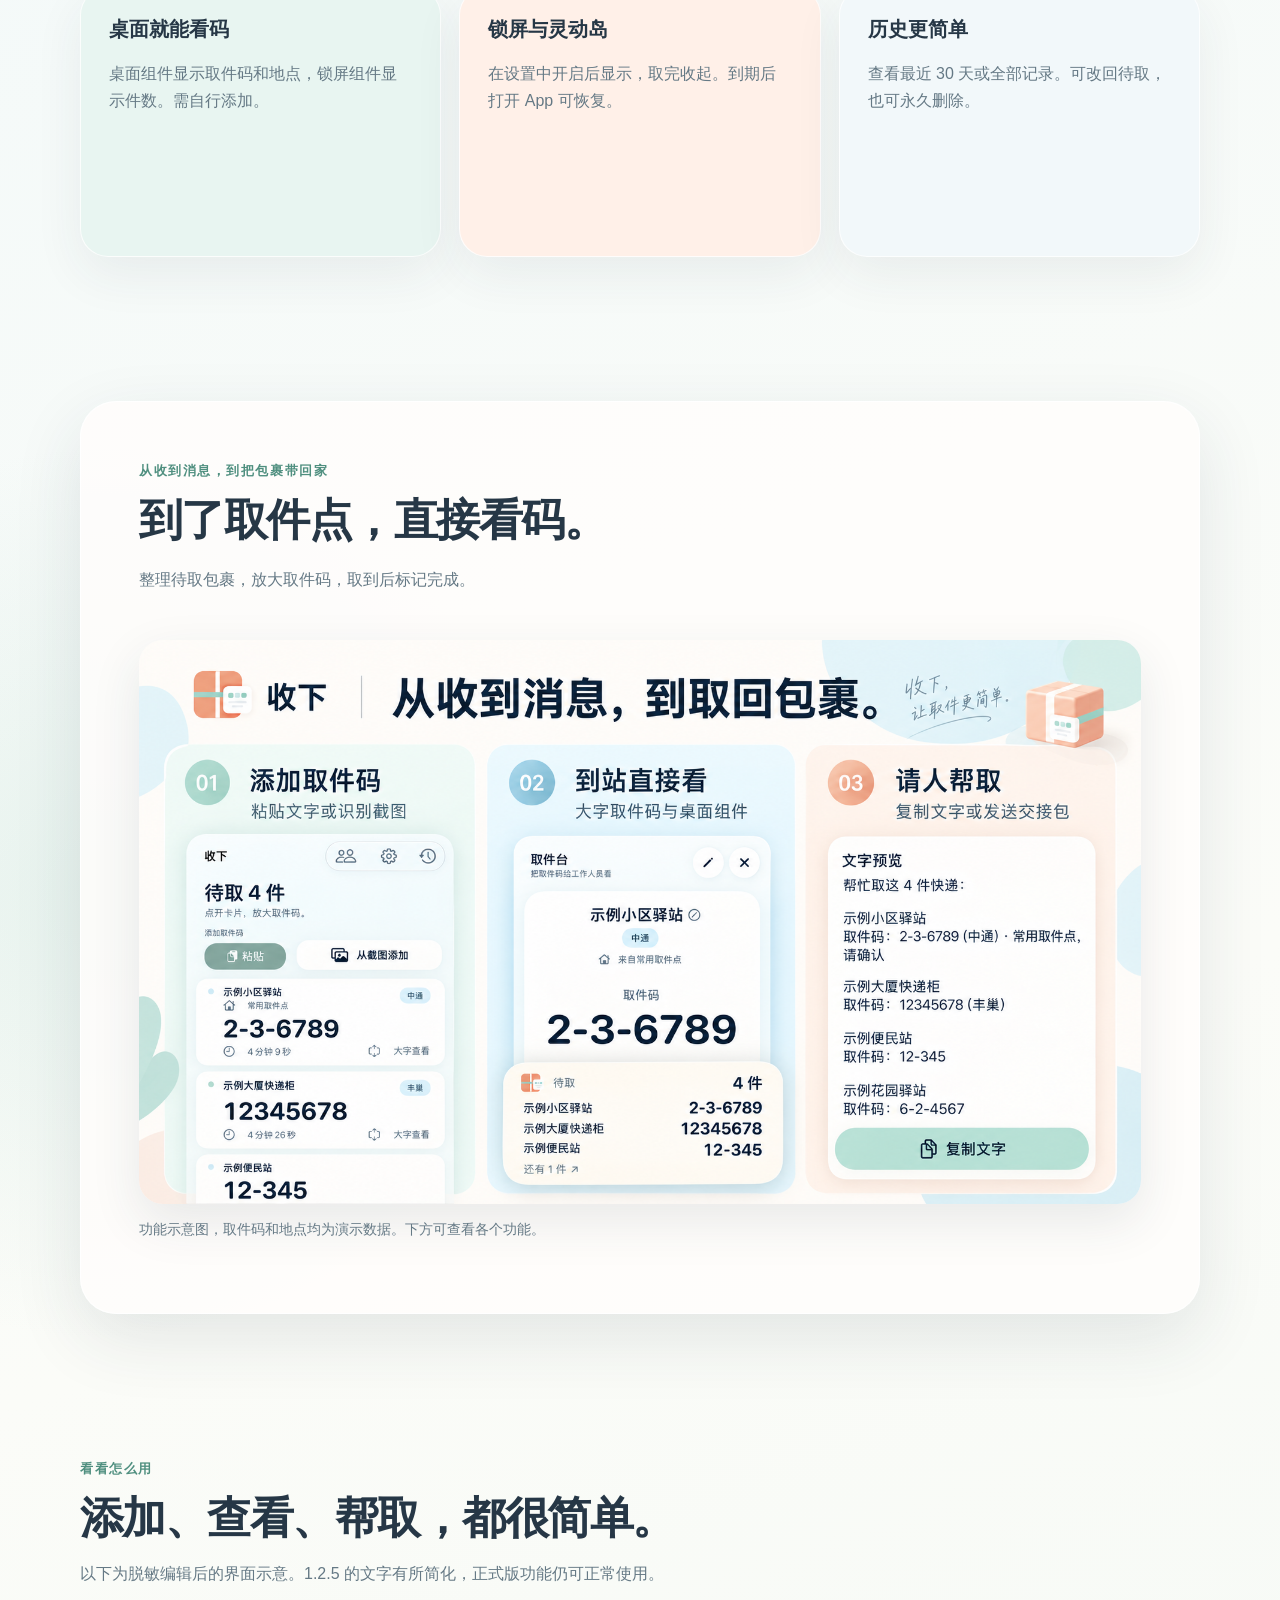
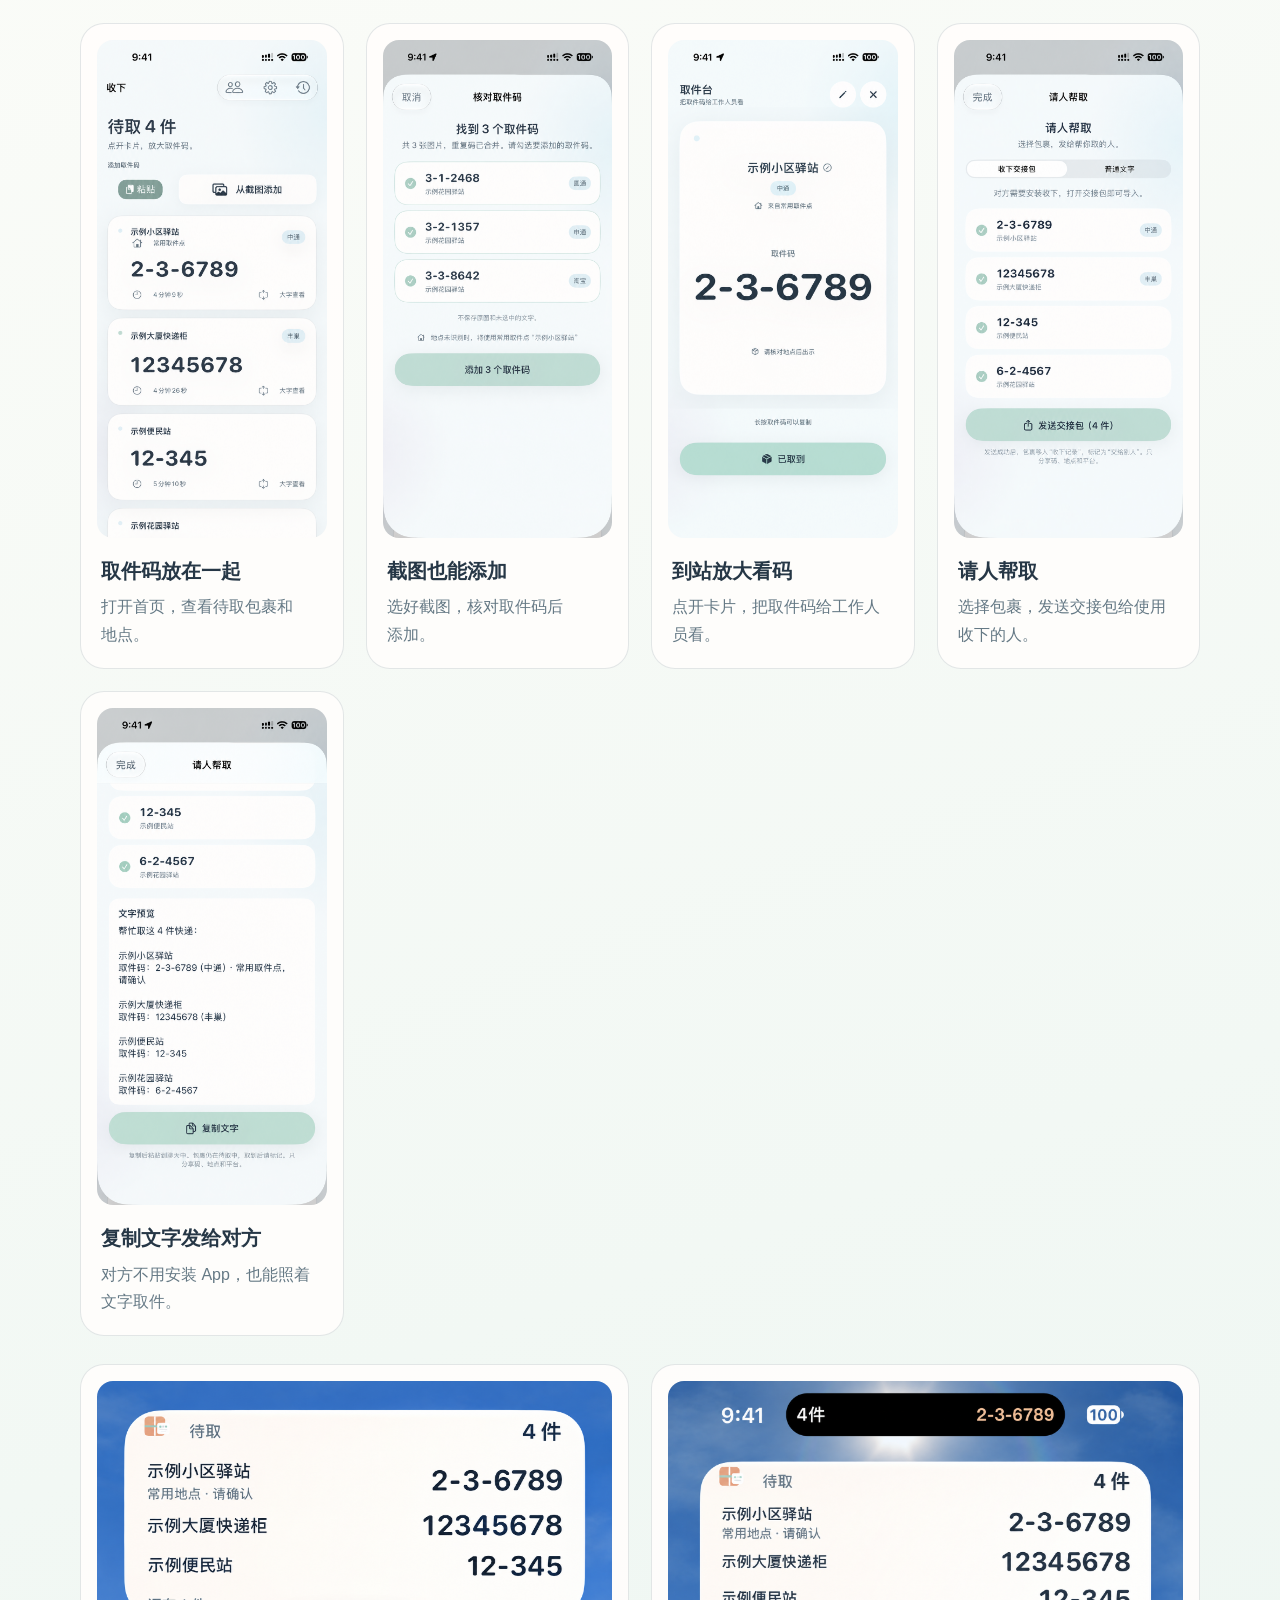
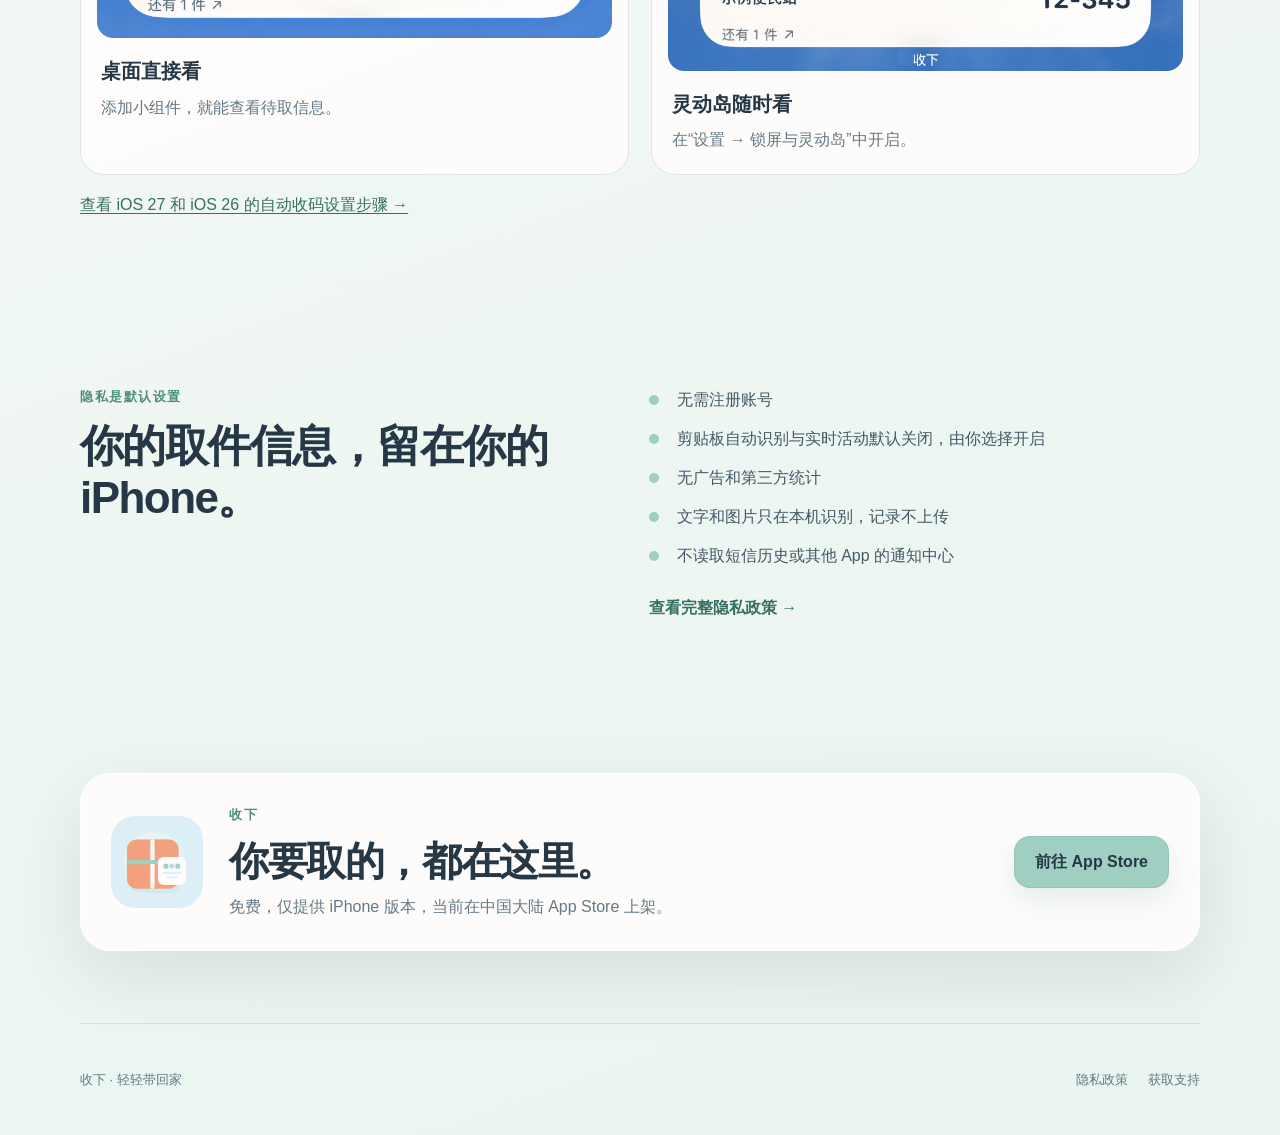
==== commit 4407f546: "fix: release 1.2.8 pickup recognition hotfix" ====
--- a/docs/index.html
+++ b/docs/index.html
@@ -43,7 +43,7 @@
             <a class="button secondary" href="#how-it-works">看看怎么用</a>
           </div>
           <p class="availability">中国大陆 App Store · 免费 · iOS 17 及以上</p>
-          <p class="release-note">1.2.7 已提交苹果审核 · 新增文字与截图分享导入，改进本地识别。是否可下载以 App Store 为准，已有快捷指令可继续使用。</p>
+          <p class="release-note">1.2.8 识别热修准备中，尚未发布。此前 1.2.7 已获用户确认审核通过；实际可下载版本以 App Store 为准，已有快捷指令可继续使用。</p>
         </div>
 
         <div class="hero-art" aria-label="收下 App 图标与产品理念">
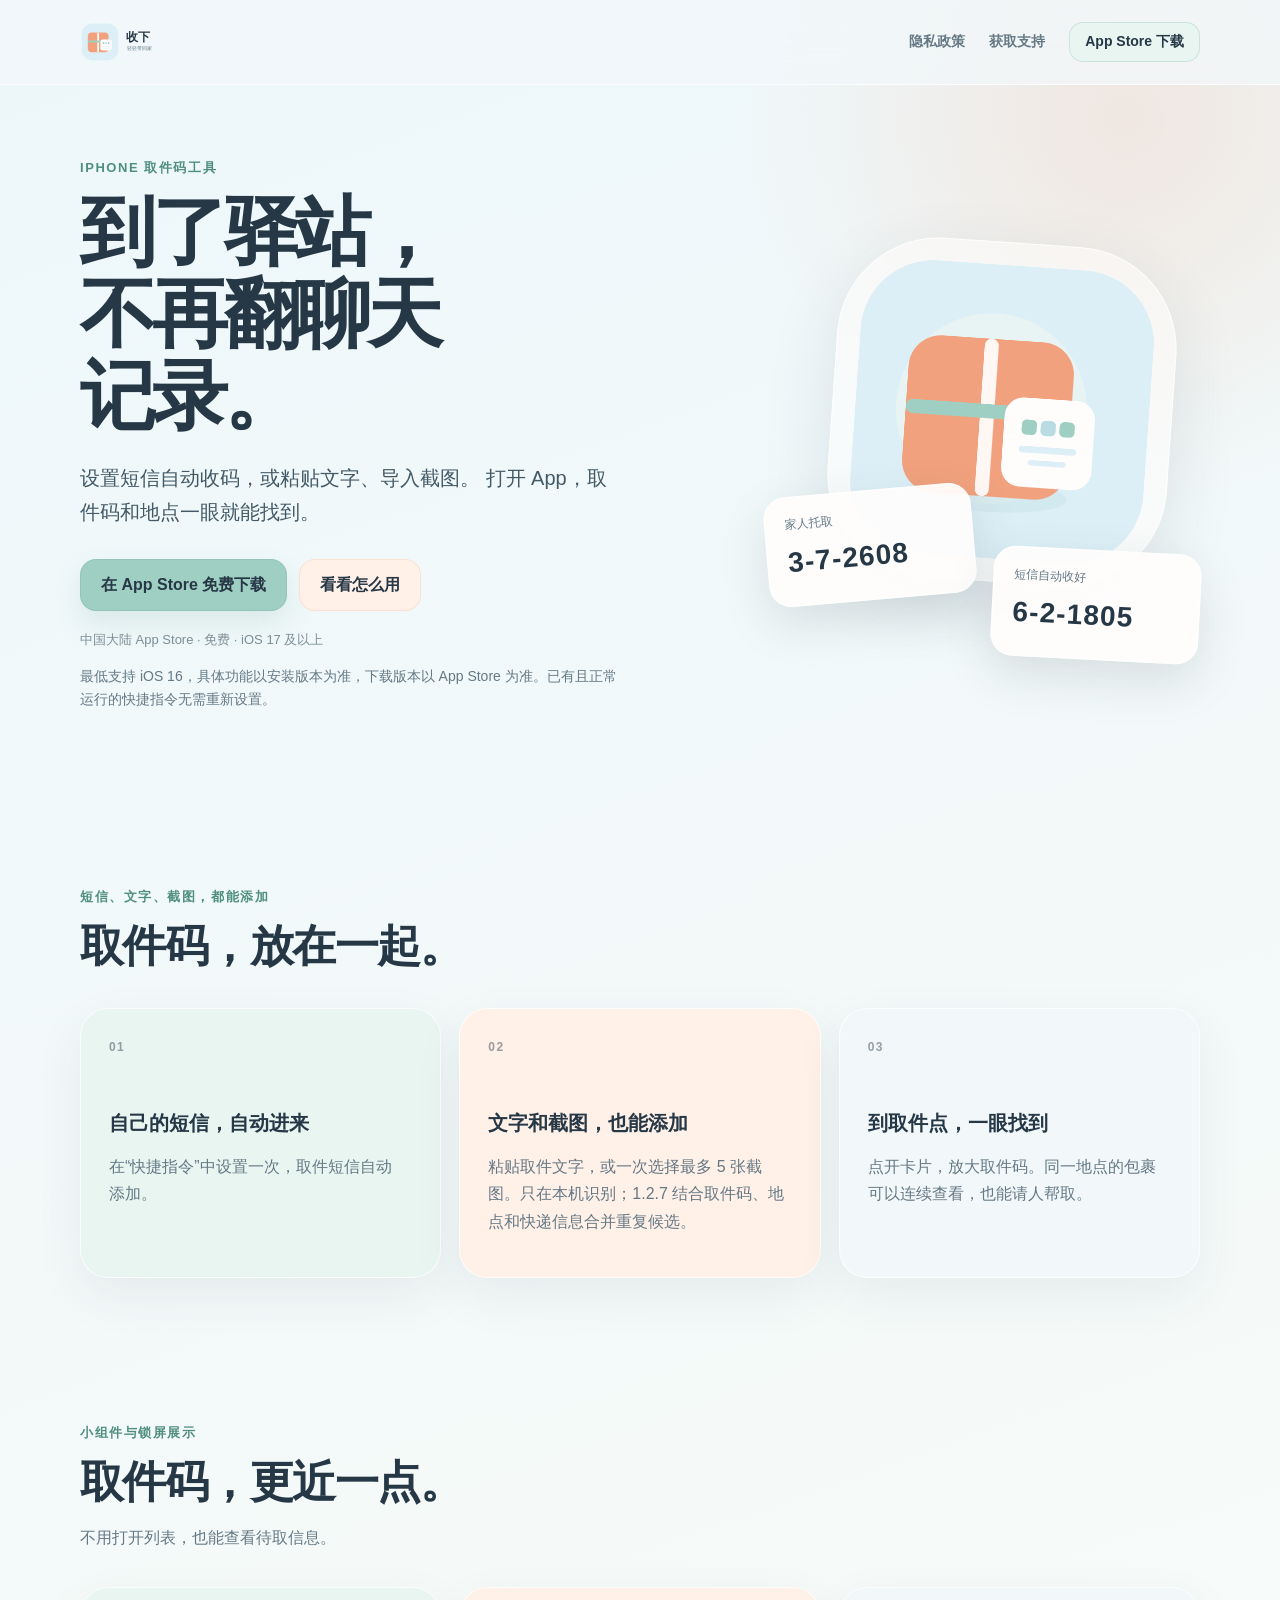
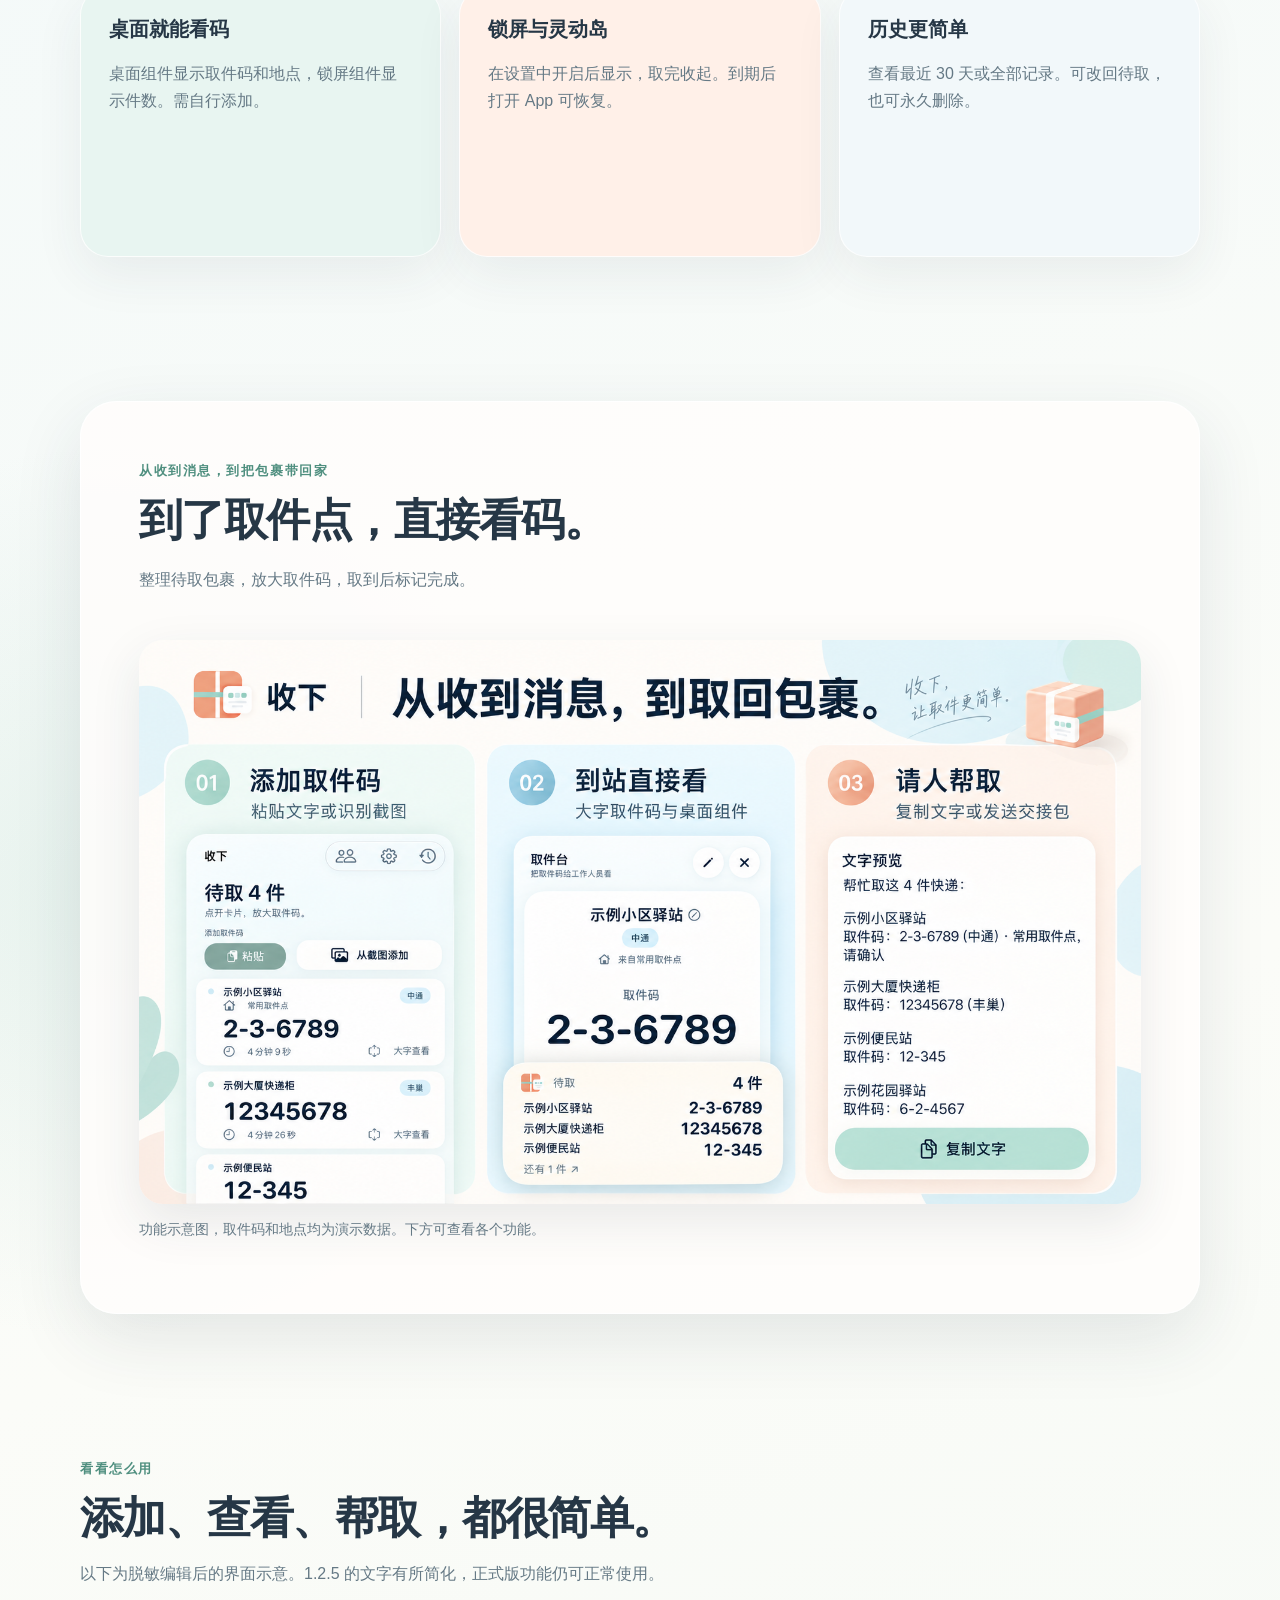
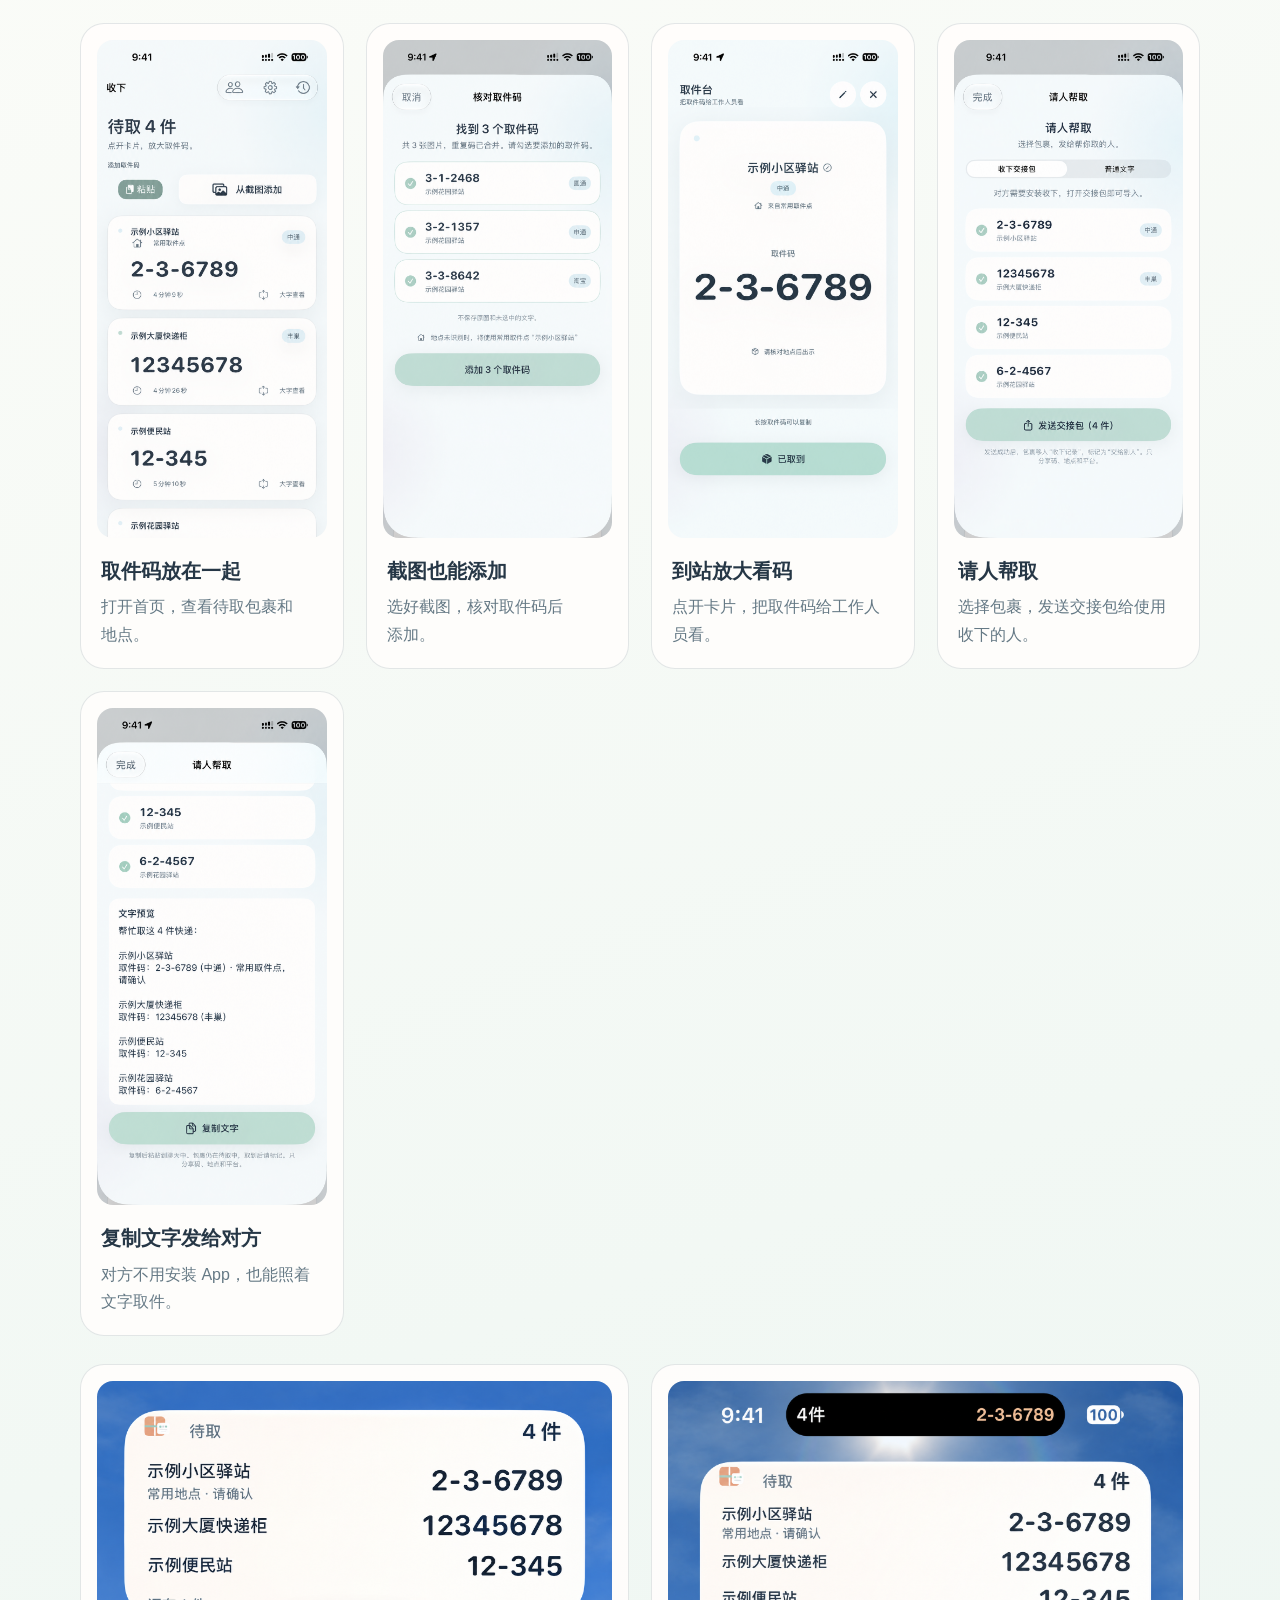
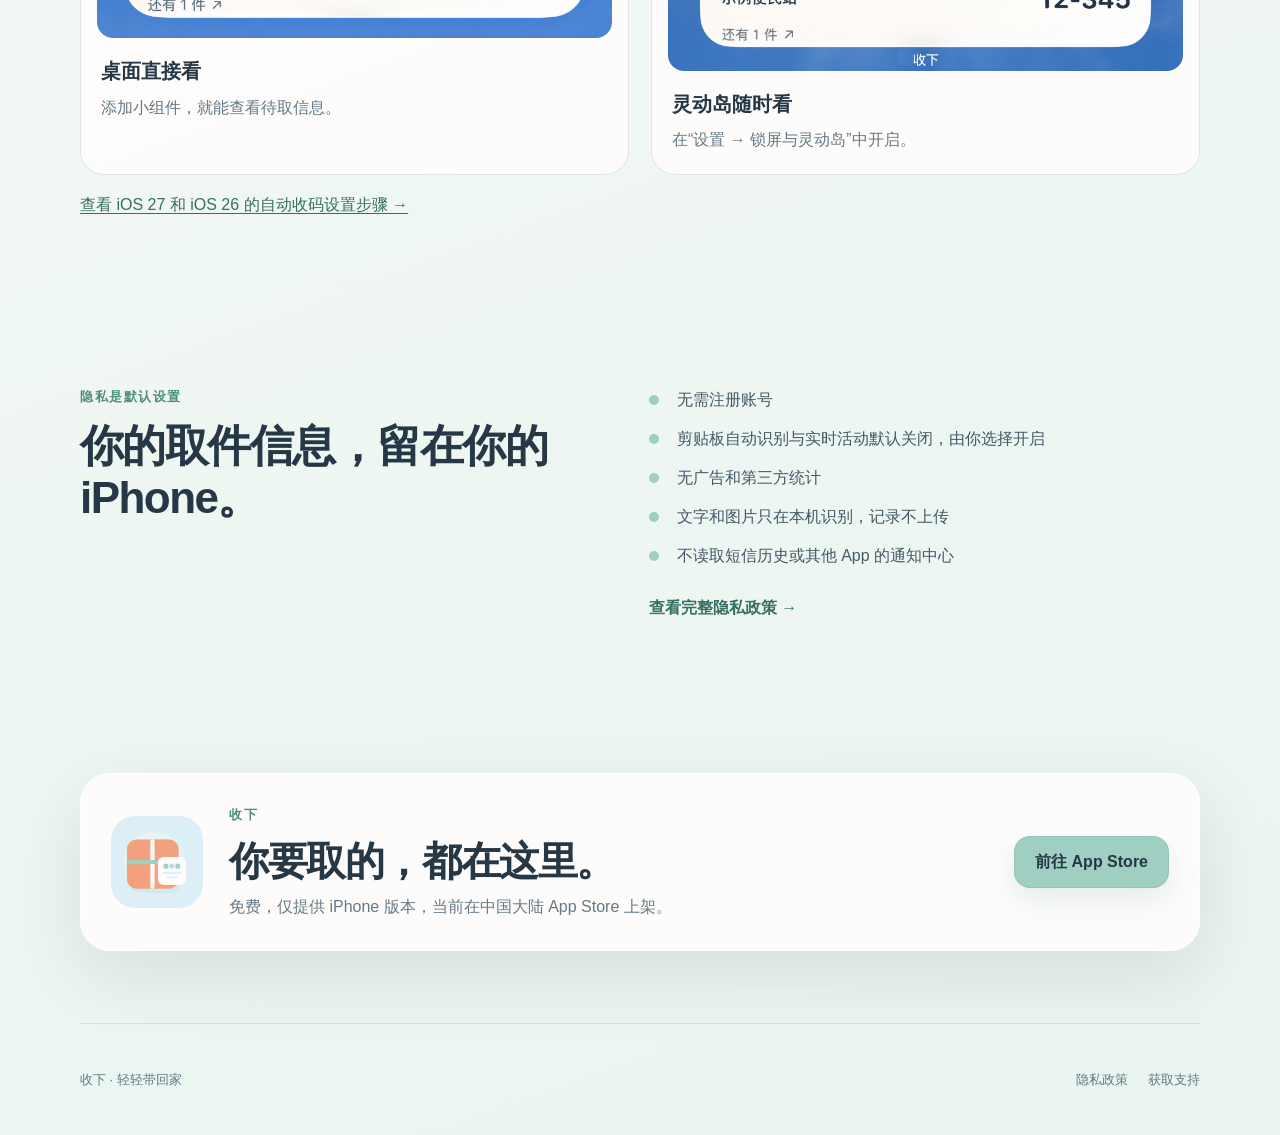
==== commit 477dd3cd: "docs: organize public guides and remove development journals" ====
--- a/docs/index.html
+++ b/docs/index.html
@@ -43,7 +43,7 @@
             <a class="button secondary" href="#how-it-works">看看怎么用</a>
           </div>
           <p class="availability">中国大陆 App Store · 免费 · iOS 17 及以上</p>
-          <p class="release-note">1.2.8 识别热修准备中，尚未发布。此前 1.2.7 已获用户确认审核通过；实际可下载版本以 App Store 为准，已有快捷指令可继续使用。</p>
+          <p class="release-note">最低支持 iOS 16，具体功能以安装版本为准，下载版本以 App Store 为准。已有且正常运行的快捷指令无需重新设置。</p>
         </div>
 
         <div class="hero-art" aria-label="收下 App 图标与产品理念">
